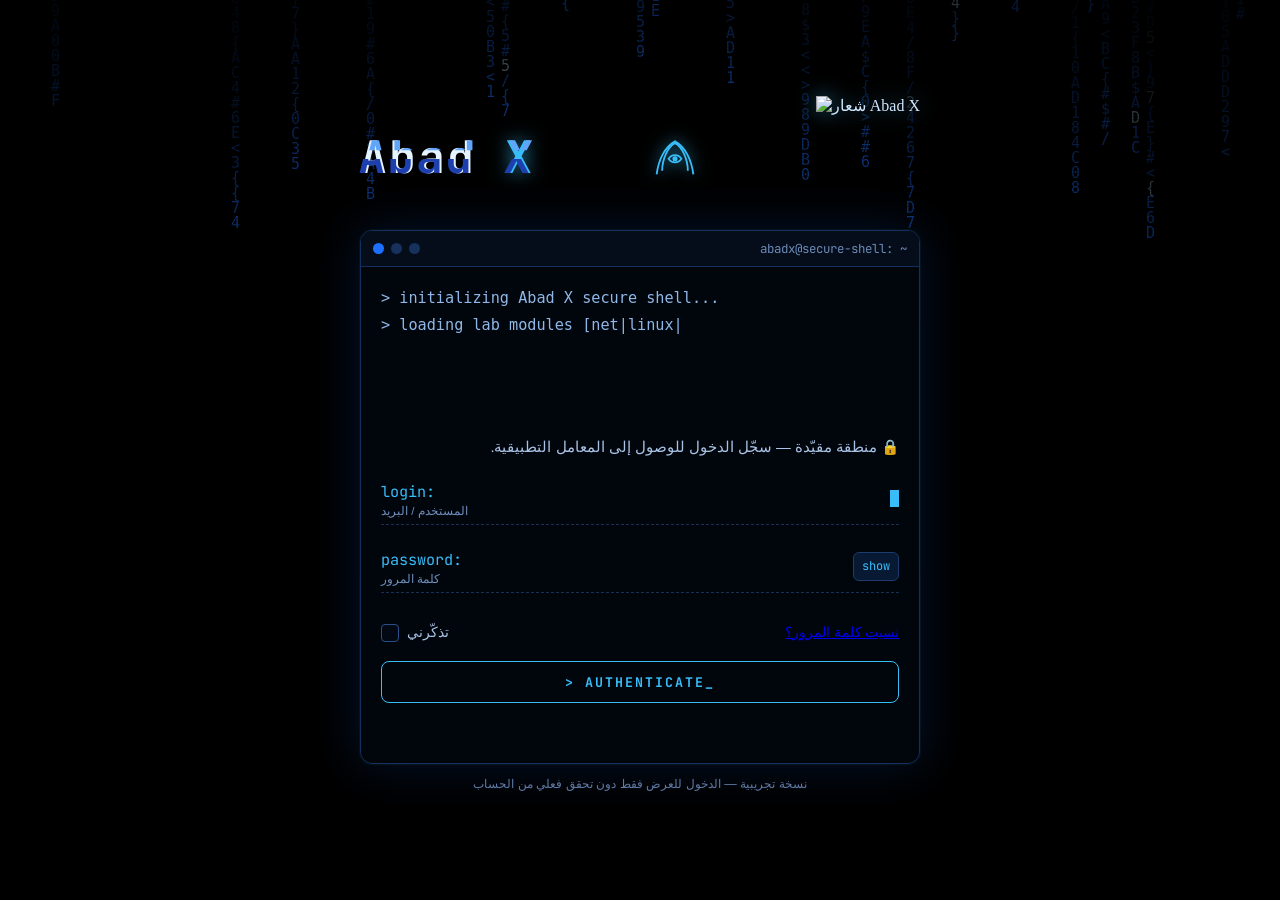
==== index.html @ d952cecc "Bump ?v=accbd1d for bw theme + DC-6 cache-bust" ====
<!doctype html><html lang="ar" dir="rtl"><head><meta charset="utf-8"><script>(function(){try{var l=localStorage.getItem("abadx-lang")==="en"?"en":"ar";var h=document.documentElement;h.lang=l;h.dir=l==="en"?"ltr":"rtl";h.setAttribute("data-lang",l)}catch(e){}})()</script><link rel="stylesheet" href="assets/i18n.css"><meta name="viewport" content="width=device-width,initial-scale=1">
<title>Abad X | دخول آمن</title><link rel="icon" href="assets/brand/favicon-32.png" sizes="32x32" type="image/png"><link rel="apple-touch-icon" href="assets/brand/favicon-180.png">
<link rel="preconnect" href="https://fonts.googleapis.com"><link href="https://fonts.googleapis.com/css2?family=JetBrains+Mono:wght@400;700&display=swap" rel="stylesheet">
<link rel="stylesheet" href="assets/style.css">
<style>
:root{--mono:'JetBrains Mono','Fira Code',ui-monospace,'DejaVu Sans Mono',monospace;--b:#38bdf8;--b2:#1d6fff}
html,body{height:100%}body{margin:0;background:#000;color:#cfe8ff;display:grid;place-items:center;overflow-x:hidden}
#rain{position:fixed;inset:0;z-index:0;opacity:.45}
.crt{position:fixed;inset:0;z-index:2;pointer-events:none;background:repeating-linear-gradient(0deg,rgba(0,0,0,.28) 0 1px,transparent 1px 3px),radial-gradient(ellipse at center,transparent 55%,rgba(0,0,0,.85))}
.wrap{position:relative;z-index:3;width:min(560px,94vw);padding:28px 0}
.top{display:flex;align-items:center;justify-content:space-between;gap:12px;margin-bottom:14px;direction:ltr}
.top img{height:120px;filter:drop-shadow(0 0 10px rgba(56,189,248,.5))}
.glitch{position:relative;font-family:var(--mono);font-weight:700;font-size:clamp(2rem,6vw,2.8rem);color:#e6f4ff;letter-spacing:2px;margin:0}
.glitch b{color:var(--b);text-shadow:0 0 18px rgba(56,189,248,.8)}
.glitch:before,.glitch:after{content:attr(data-t);position:absolute;inset:0;overflow:hidden}
.glitch:before{color:#60a5fa;transform:translate(2px,0);clip-path:inset(0 0 60% 0);animation:g1 3.2s infinite steps(1)}
.glitch:after{color:#1e40af;transform:translate(-2px,0);clip-path:inset(55% 0 0 0);animation:g2 2.7s infinite steps(1)}
@keyframes g1{0%,92%{transform:none;opacity:0}93%{transform:translate(3px,-1px);opacity:1}96%{transform:translate(-3px,1px)}}
@keyframes g2{0%,88%{transform:none;opacity:0}89%{transform:translate(-4px,1px);opacity:1}94%{transform:translate(2px,0)}}
.eye{width:44px;height:44px;color:var(--b);filter:drop-shadow(0 0 8px rgba(56,189,248,.7))}
.term{background:rgba(2,6,14,.86);border:1px solid #12305a;border-radius:12px;box-shadow:0 0 0 1px rgba(56,189,248,.06),0 0 50px rgba(29,111,255,.18);overflow:hidden}
.bar{display:flex;align-items:center;gap:7px;padding:9px 12px;background:#050c1a;border-bottom:1px solid #12305a;direction:ltr;font-family:var(--mono);font-size:.78rem;color:#6b8bb8}
.bar i{width:11px;height:11px;border-radius:50%;background:#16325c}.bar i:first-child{background:#1d6fff}.bar span{margin-left:auto}
.body{padding:18px 20px 22px;font-family:var(--mono);font-size:.95rem;line-height:1.75}
#boot{direction:ltr;text-align:left;margin:0 0 10px;min-height:9.2em;color:#8fb8e8;white-space:pre-wrap}
#boot .w{color:#93c5fd}#boot .r{color:#7dd3fc;font-weight:700}
.ar{font-family:Cairo,sans-serif;direction:rtl;text-align:right;color:#a9c3e6;font-size:.92rem;margin:0 0 12px}
form{direction:ltr;text-align:left}
.ln{display:flex;align-items:center;gap:10px;border-bottom:1px dashed #163056;padding:6px 0}
.ln label{color:var(--b);white-space:nowrap;min-width:92px}.ln label small{display:block;font-family:Cairo,sans-serif;color:#6f8fbd;font-size:.72rem;line-height:1.1}
.ln input{flex:1;min-width:0;background:transparent;border:0;color:#e6f4ff;font:inherit;caret-color:var(--b);padding:6px 2px;outline:none}
.ln:focus-within{border-bottom-color:var(--b);box-shadow:0 1px 0 0 var(--b)}
.ln[data-bad=true]{border-bottom-color:#ef4444}
.tog{background:#081a33;border:1px solid #1b3c6c;color:var(--b);font:inherit;font-size:.75rem;border-radius:6px;padding:3px 8px;cursor:pointer}
.err{font-family:Cairo,sans-serif;direction:rtl;text-align:right;color:#fca5a5;font-size:.82rem;min-height:1.2em}
.opts{display:flex;justify-content:space-between;align-items:center;flex-wrap:wrap;gap:8px;margin:12px 0 16px;font-size:.85rem}
.ck{display:flex;align-items:center;gap:8px;cursor:pointer;color:#a9c3e6}
.ck input{appearance:none;-webkit-appearance:none;width:18px;height:18px;margin:0;border:1px solid #2a4f86;border-radius:4px;background:#030914;display:grid;place-items:center;cursor:pointer}
.ck input:checked{background:#0b2a55;border-color:var(--b);box-shadow:0 0 8px rgba(56,189,248,.5)}.ck input:checked:after{content:"✓";color:var(--b);font-size:13px;line-height:1}
.go{width:100%;font-family:var(--mono);font-weight:700;letter-spacing:2px;background:transparent;color:var(--b);border:1px solid var(--b);border-radius:8px;padding:11px;cursor:pointer;transition:background .2s,box-shadow .2s,color .2s}
.go:hover,.go:focus-visible{background:var(--b);color:#00121f;box-shadow:0 0 22px rgba(56,189,248,.6)}
.cur{display:inline-block;width:.6em;height:1.1em;background:var(--b);vertical-align:-2px;animation:blink 1s steps(1) infinite}@keyframes blink{50%{opacity:0}}
#status{position:fixed;inset:0;z-index:5;display:none;place-items:center;background:rgba(0,0,0,.6);pointer-events:none}
#status.on{display:grid}#status.static div{animation:none!important}#status div{font-family:var(--mono);font-weight:700;font-size:clamp(1.6rem,7vw,3.4rem);letter-spacing:6px;padding:14px 26px;border:2px solid;border-radius:8px;background:rgba(2,4,10,.92);animation:pop .5s ease-out}
#status .ok{color:var(--b);border-color:var(--b);text-shadow:0 0 22px var(--b);box-shadow:0 0 40px rgba(56,189,248,.4)}
#status .no{color:#f87171;border-color:#f87171;text-shadow:0 0 22px #ef4444;animation:pop .4s,shake .4s .4s}
@keyframes pop{from{transform:scale(1.25)}}@keyframes shake{25%{transform:translateX(-8px)}75%{transform:translateX(8px)}}
.note{font-family:Cairo,sans-serif;text-align:center;color:#5f7aa6;font-size:.78rem;margin-top:12px}
.sr{position:absolute;width:1px;height:1px;overflow:hidden;clip:rect(0 0 0 0)}
@media (prefers-reduced-motion:reduce){*{animation:none!important;transition:none!important}.glitch:before,.glitch:after{display:none}}

@media (max-width:640px),(pointer:coarse){.ck{display:inline-flex;align-items:center;gap:8px;min-height:44px;cursor:pointer}.ck input{width:22px;height:22px}#forgot{display:inline-flex;align-items:center;min-height:44px}}
</style><link rel="stylesheet" href="assets/theme-bw.css?v=accbd1d" data-theme="bw">
</head><body>
<canvas id="rain" aria-hidden="true"></canvas><div class="crt" aria-hidden="true"></div>
<main class="wrap">
<div class="top"><h1 class="glitch" data-t="Abad X">Abad <b>X</b></h1>
<svg class="eye" viewBox="0 0 48 48" aria-hidden="true" fill="none" stroke="currentColor" stroke-width="2"><path d="M10 40c0-12 6-26 14-30 8 4 14 18 14 30"/><path d="M4 44c2-16 9-30 20-36 11 6 18 20 20 36"/><path d="M17 27c2-3 4.5-4 7-4s5 1 7 4c-2 3-4.5 4-7 4s-5-1-7-4z"/><circle cx="24" cy="27" r="1.8" fill="currentColor"/></svg>
<img src="assets/brand/abadx-logo.png" alt="شعار Abad X" data-i18n-alt="login.logo"></div>
<section class="term" aria-labelledby="tt">
<div class="bar" aria-hidden="true"><i></i><i></i><i></i><span>abadx@secure-shell: ~</span></div>
<div class="body">
<h2 id="tt" class="sr" data-i18n="login.heading">تسجيل الدخول إلى Abad X</h2>
<pre id="boot" aria-hidden="true"></pre>
<p class="ar" data-i18n="login.restricted">🔒 منطقة مقيّدة — سجّل الدخول للوصول إلى المعامل التطبيقية.</p>
<form id="f" novalidate>
<div class="ln" id="l1"><label for="user">login:<small data-i18n="login.user">المستخدم / البريد</small></label><input id="user" autocomplete="username" spellcheck="false" aria-describedby="ue"><span class="cur" id="c1" aria-hidden="true"></span></div><div class="err" id="ue" aria-live="polite"></div>
<div class="ln" id="l2"><label for="pw">password:<small data-i18n="login.pass">كلمة المرور</small></label><input id="pw" type="password" autocomplete="current-password" aria-describedby="pe"><button type="button" class="tog" id="tog" aria-pressed="false" aria-controls="pw">show</button></div><div class="err" id="pe" aria-live="polite"></div>
<div class="opts"><label class="ck"><input type="checkbox" id="rem"><span style="font-family:Cairo" data-i18n="login.remember">تذكّرني</span></label><a href="#" id="forgot" style="font-family:Cairo" data-i18n="login.forgot">نسيت كلمة المرور؟</a></div>
<button class="go" type="submit">&gt; AUTHENTICATE_</button>
<p class="err" id="msg" role="alert" style="text-align:center;margin-top:10px"></p>
</form></div></section>
<p class="note" data-i18n="login.note">نسخة تجريبية — الدخول للعرض فقط دون تحقق فعلي من الحساب</p>
</main>
<div id="status" aria-hidden="true"></div>
<script>
const RM=matchMedia('(prefers-reduced-motion: reduce)').matches;
// code rain
(()=>{const c=document.getElementById('rain'),x=c.getContext('2d');let w,h,cols,d;const ch='0123456789ABCDEF<>/{}#$';const fs=15;
const rs=()=>{w=c.width=innerWidth;h=c.height=innerHeight;cols=Math.ceil(w/fs);d=Array.from({length:cols},()=>Math.random()*-h/fs)};rs();addEventListener('resize',rs);
const draw=()=>{x.fillStyle='rgba(0,0,0,.09)';x.fillRect(0,0,w,h);x.font=fs+'px monospace';d.forEach((y,i)=>{x.fillStyle=Math.random()<.04?'#bfe6ff':'#1d6fff';x.fillText(ch[Math.random()*ch.length|0],i*fs,y*fs);d[i]=y*fs>h&&Math.random()>.975?0:y+1})};
if(RM){for(let k=0;k<60;k++)draw()}else{let t=0;const loop=n=>{if(n-t>55){draw();t=n}requestAnimationFrame(loop)};requestAnimationFrame(loop)}})();
// boot
const lines=[['> initializing Abad X secure shell...',''],['> loading lab modules [net|linux|sec|cloud] ... ok',''],['> handshake: TLS 1.3 / node riyadh-01 ... ok',''],['> WARNING: access restricted','w'],['> authentication required_','r']];
const boot=document.getElementById('boot');
(async()=>{for(const[t,k] of lines){const s=document.createElement('span');s.className=k;boot.append(s);if(RM){s.textContent=t}else{for(const ch of t){s.textContent+=ch;await new Promise(r=>setTimeout(r,14))}}boot.append('\n')}})();
// form
const f=document.getElementById('f'),u=document.getElementById('user'),p=document.getElementById('pw'),tog=document.getElementById('tog'),msg=document.getElementById('msg'),st=document.getElementById('status');
const sv=localStorage.getItem('abadx-user');if(sv){u.value=sv;document.getElementById('rem').checked=true}
u.onfocus=()=>document.getElementById('c1').style.display='none';u.onblur=()=>{if(!u.value)document.getElementById('c1').style.display=''};
const bad=(i,l,e,m)=>{document.getElementById(l).dataset.bad=!!m;i.setAttribute('aria-invalid',!!m);document.getElementById(e).textContent=m||''};
u.oninput=()=>bad(u,'l1','ue');p.oninput=()=>bad(p,'l2','pe');
tog.onclick=()=>{const s=p.type==='password';p.type=s?'text':'password';tog.textContent=s?'hide':'show';tog.setAttribute('aria-pressed',s);p.focus()};
document.getElementById('forgot').onclick=e=>{e.preventDefault();msg.style.color='#93c5fd';msg.textContent='استعادة كلمة المرور غير متاحة في النسخة التجريبية — تواصل مع فريق Abad X.'};
const show=(ok)=>{st.innerHTML=`<div class="${ok?'ok':'no'}">${ok?'ACCESS GRANTED':'ACCESS DENIED'}</div>`;st.classList.add("on");if(location.hash==="#demo-denied")st.classList.add("static");if(!ok&&location.hash!=="#demo-denied")setTimeout(()=>st.classList.remove("on"),1600)};
f.onsubmit=e=>{e.preventDefault();msg.style.color='';let first=null;const uv=u.value.trim();
if(!uv){bad(u,'l1','ue','الرجاء إدخال اسم المستخدم أو البريد الإلكتروني.');first=u}else if(uv.includes('@')&&!/^[^\s@]+@[^\s@]+\.[^\s@]+$/.test(uv)){bad(u,'l1','ue','صيغة البريد الإلكتروني غير صحيحة.');first=u}
if(!p.value){bad(p,'l2','pe','الرجاء إدخال كلمة المرور.');first=first||p}
if(first){msg.textContent='تم رفض الوصول: يرجى تصحيح الحقول المحددة.';show(false);first.focus();return}
msg.style.color='#7dd3fc';msg.textContent='تم منح الوصول… جارٍ التحويل';show(true);
sessionStorage.setItem('abadx-user',uv);document.getElementById('rem').checked?localStorage.setItem('abadx-user',uv):localStorage.removeItem('abadx-user');
setTimeout(()=>location.href='intro.html',RM?300:1300)};
if(location.hash==='#demo-denied')setTimeout(()=>f.requestSubmit(),1500);
</script><script src="assets/i18n.js"></script></body></html>
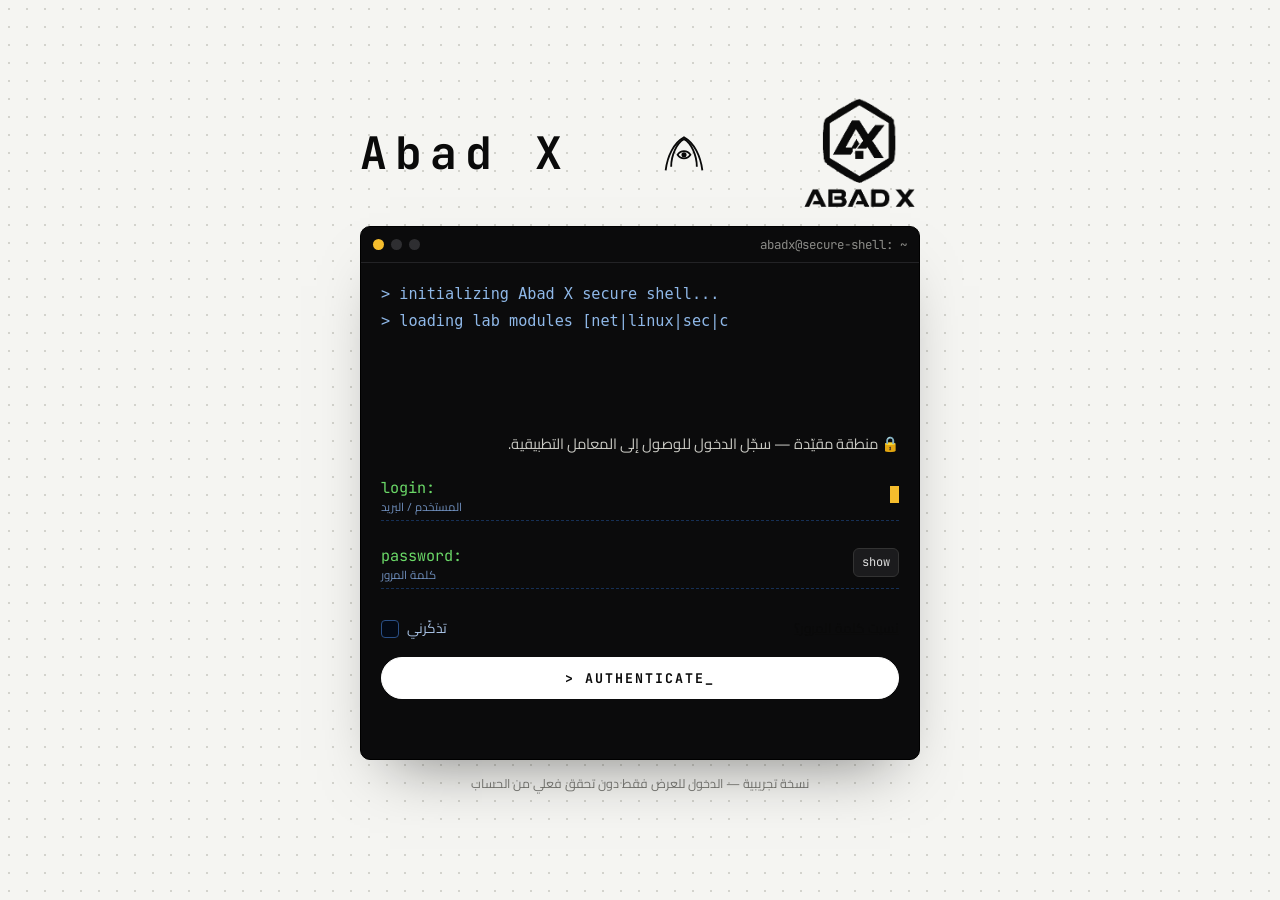
==== commit accbd1d2: "Light editorial (bw) theme across pages + DC-6 lab (card, questions, nav dropdown)" ====
--- a/index.html
+++ b/index.html
@@ -50,7 +50,7 @@
 @media (prefers-reduced-motion:reduce){*{animation:none!important;transition:none!important}.glitch:before,.glitch:after{display:none}}
 
 @media (max-width:640px),(pointer:coarse){.ck{display:inline-flex;align-items:center;gap:8px;min-height:44px;cursor:pointer}.ck input{width:22px;height:22px}#forgot{display:inline-flex;align-items:center;min-height:44px}}
-</style><link rel="stylesheet" href="assets/theme-bw.css?v=accbd1d" data-theme="bw">
+</style><link rel="stylesheet" href="assets/theme-bw.css?v=bw4" data-theme="bw">
 </head><body>
 <canvas id="rain" aria-hidden="true"></canvas><div class="crt" aria-hidden="true"></div>
 <main class="wrap">
--- a/assets/theme-bw.css
+++ b/assets/theme-bw.css
@@ -0,0 +1,354 @@
+/* =====================================================================
+   Abad X — "bw" light editorial theme (approved mockup: mockups/bw-home.html)
+   Off-white paper, black ink + black logo, mono uppercase labels,
+   thin gray grid lines, black pill buttons, gold #F5BD2D used sparingly,
+   dark terminal / Kali frames kept as contrast islands.
+   Loaded LAST in <head> on every page so it overrides page styles without
+   touching page markup, scripts, questions or functionality.
+   ===================================================================== */
+@import url("https://fonts.googleapis.com/css2?family=Cairo:wght@400;500;600;700;800;900&family=JetBrains+Mono:wght@400;500;700&display=swap");
+:root{
+  --bw-bg:#F5F5F2; --bw-paper:#FBFBF9; --bw-ink:#0A0A0A; --bw-ink2:#3A3A38; --bw-muted:#6E6E6A;
+  --bw-line:#DCDCD7; --bw-line2:#C9C9C3; --bw-gold:#F5BD2D; --bw-term:#0B0B0C; --bw-term-line:#232326;
+  --bw-mono:'JetBrains Mono','IBM Plex Mono',ui-monospace,SFMono-Regular,Menlo,monospace;
+  /* repoint legacy page tokens */
+  --bg:#F5F5F2; --txt:#0A0A0A; --neon:#0A0A0A; --b:#0A0A0A; --b2:#0A0A0A; --mut:#6E6E6A;
+  --mono:'JetBrains Mono','IBM Plex Mono',ui-monospace,SFMono-Regular,Menlo,monospace;
+  --panel:#FBFBF9; --ok:#1F8A4C; --no:#C62828;
+}
+html{background:var(--bw-bg);color-scheme:light}
+body{background:var(--bw-bg)!important;color:var(--bw-ink)!important;font-family:Cairo,system-ui,sans-serif}
+body::after,body:after{display:none!important;content:none!important}
+::selection{background:var(--bw-gold);color:var(--bw-ink)}
+a{color:var(--bw-ink)}
+a:hover{text-shadow:none!important}
+:focus-visible{outline:2px solid var(--bw-ink);outline-offset:3px}
+img[src*="brand/abadx-mark.png"]{content:url(brand/abadx-mark-black.png);filter:none!important}
+img[src*="brand/abadx-logo.png"]{content:url(brand/abadx-logo-black.png);filter:none!important}
+
+/* shared bits ---------------------------------------------------------- */
+.en:not(.i18n-en){color:var(--bw-muted)!important;font-family:var(--bw-mono);letter-spacing:.08em}
+.wm{color:var(--bw-ink)!important;text-shadow:none!important;font-family:var(--bw-mono)!important;letter-spacing:.14em!important;font-weight:700}
+.wm b{color:var(--bw-ink)!important;text-shadow:none!important}
+.wm small{color:var(--bw-muted)!important}
+.back,.lnk,.out{color:var(--bw-ink)!important;background:transparent!important;border:1px solid var(--bw-ink)!important;border-radius:999px!important;font-family:Cairo,system-ui,sans-serif}
+.back:hover,.lnk:hover,.out:hover{background:var(--bw-ink)!important;color:#fff!important}
+.emb{filter:none!important}
+.emb .fr{fill:var(--bw-paper)!important;stroke:var(--bw-ink)!important}
+.emb .fr2{stroke:var(--bw-line2)!important;stroke-opacity:1!important}
+.emb .gl{stroke:var(--bw-ink)!important}
+.crumb,.crumb a{color:var(--bw-muted)!important}
+.crumb span[aria-current]{color:var(--bw-ink)!important}
+footer{color:var(--bw-muted)!important}
+/* floating language button on pages without the top nav */
+.abx-lang{background:var(--bw-bg)!important;color:var(--bw-ink)!important;border:1px solid var(--bw-ink)!important;box-shadow:none!important;
+  font:500 .72rem/1 var(--bw-mono)!important;letter-spacing:.14em!important}
+.abx-lang:hover{background:var(--bw-ink)!important;color:#fff!important}
+
+/* ===================== LABS ===================== */
+body[data-ax-page=labs]{background:var(--bw-bg)!important}
+body[data-ax-page=labs] .wrap{max-width:1240px;border-inline:1px solid var(--bw-line);padding:36px 28px 64px;min-height:calc(100vh - 64px)}
+body[data-ax-page=labs] .top{border-bottom:1px solid var(--bw-line);padding-bottom:18px;margin-bottom:24px}
+body[data-ax-page=labs] .brand{font-family:var(--bw-mono);color:var(--bw-ink);font-size:1.05rem;letter-spacing:.18em;text-transform:uppercase;display:flex;align-items:center;gap:10px}
+body[data-ax-page=labs] .brand::before{content:"";width:9px;height:9px;background:var(--bw-gold);flex:none}
+body[data-ax-page=labs] .brand b{color:var(--bw-ink)}
+body[data-ax-page=labs] .brand span{font-family:Cairo,system-ui,sans-serif;letter-spacing:0;text-transform:none;font-weight:800;font-size:1.25rem}
+body[data-ax-page=labs] .draft{border-color:var(--bw-line2);color:var(--bw-muted)}
+body[data-ax-page=labs] .prov{background:var(--bw-paper);backdrop-filter:none;border:1px solid var(--bw-line2);border-radius:0;box-shadow:none;padding:24px 24px 26px}
+body[data-ax-page=labs] .prov>h2{font-weight:800;font-size:1.6rem}
+body[data-ax-page=labs] .prov>h2 .tag{background:var(--bw-ink);color:#fff;border-radius:0;letter-spacing:.14em;font-weight:500;padding:3px 9px}
+body[data-ax-page=labs] .prov>.sub{color:var(--bw-muted)}
+body[data-ax-page=labs] .track{border-inline-start:1px solid var(--bw-line2);margin-inline-start:4px;padding-inline-start:18px;margin-bottom:18px}
+body[data-ax-page=labs] .track>h3{color:var(--bw-ink);font-family:var(--bw-mono);font-size:.78rem;letter-spacing:.16em;text-transform:uppercase;font-weight:500;display:flex;align-items:center;gap:9px}
+body[data-ax-page=labs] .track>h3::before{content:"";width:7px;height:7px;background:var(--bw-gold)}
+body[data-ax-page=labs] .labrow{gap:0;border:1px solid var(--bw-line);background-image:radial-gradient(#CFCFC9 1px,transparent 1.2px);background-size:16px 16px;padding:14px;gap:14px}
+body[data-ax-page=labs] .lab{background:var(--bw-paper);border:1px solid var(--bw-line2);border-radius:0;padding:20px}
+body[data-ax-page=labs] .lab:hover{border-color:var(--bw-ink);transform:translateY(-2px)}
+body[data-ax-page=labs] .lab h4{font-size:1.35rem;font-weight:800;direction:ltr;text-align:start}
+body[data-ax-page=labs] [dir=rtl] .lab h4,html[dir=rtl] body[data-ax-page=labs] .lab h4{text-align:right}
+body[data-ax-page=labs] .lab .en:not(.i18n-en){color:var(--bw-muted)!important;font-size:.7rem;letter-spacing:.12em;text-transform:uppercase;margin-top:6px}
+body[data-ax-page=labs] .lab p{color:var(--bw-ink2)}
+body[data-ax-page=labs] .lab p b{color:var(--bw-ink)}
+body[data-ax-page=labs] .badge{border:1px solid var(--bw-line2);border-radius:0;background:var(--bw-bg);color:var(--bw-ink2);font-family:var(--bw-mono);font-size:.66rem;letter-spacing:.08em;text-transform:uppercase;padding:3px 8px}
+body[data-ax-page=labs] .enter,body[data-ax-page=labs] .btn,body[data-ax-page=labs] .fs-btn{background:var(--bw-ink);color:#fff;border:1px solid var(--bw-ink);border-radius:999px;font-family:var(--bw-mono);font-weight:500;letter-spacing:.1em;text-transform:uppercase;font-size:.74rem;padding:9px 18px;filter:none}
+body[data-ax-page=labs] .enter::after{content:"↗";margin-inline-start:8px;font-size:.95rem}
+body[data-ax-page=labs] .enter:hover,body[data-ax-page=labs] .btn:hover,body[data-ax-page=labs] .fs-btn:hover{background:#262626;filter:none}
+body[data-ax-page=labs] .enter span,body[data-ax-page=labs] .btn span,body[data-ax-page=labs] .fs-btn span,body[data-ax-page=labs] .qs-toggle span,body[data-ax-page=labs] .fs-exit span{font-family:Cairo,system-ui,sans-serif;letter-spacing:0;text-transform:none;font-size:.9rem;font-weight:600}
+body[data-ax-page=labs] .btn.sec{background:transparent;color:var(--bw-ink)}
+body[data-ax-page=labs] .btn.sec:hover{background:var(--bw-ink);color:#fff}
+body[data-ax-page=labs] .card{background:var(--bw-paper);border:1px solid var(--bw-line2);border-radius:0}
+body[data-ax-page=labs] .card h3{font-weight:800}
+body[data-ax-page=labs] .card .en:not(.i18n-en){color:var(--bw-muted)!important;font-size:.7rem;letter-spacing:.12em;text-transform:uppercase}
+body[data-ax-page=labs] .hint{color:var(--bw-ink2)}
+body[data-ax-page=labs] .status{color:var(--bw-muted);font-family:var(--bw-mono);font-size:.72rem;letter-spacing:.06em}
+body[data-ax-page=labs] .closebar button{background:transparent;color:var(--bw-ink);border:1px solid var(--bw-ink);border-radius:999px;font-family:Cairo,system-ui,sans-serif;padding:6px 16px}
+body[data-ax-page=labs] .closebar button:hover{background:var(--bw-ink);color:#fff}
+/* Kali frame: dark island */
+body[data-ax-page=labs] .frame-wrap{background:var(--bw-term);border:1px solid #000;border-radius:10px;box-shadow:0 30px 60px -32px rgba(0,0,0,.45)}
+body[data-ax-page=labs] .frame-wrap::before{content:"● ● ●  KALI · /LAB/TERM";display:block;padding:8px 14px;border-bottom:1px solid var(--bw-term-line);font-family:var(--bw-mono);font-size:.66rem;letter-spacing:.14em;color:#8C8C88;direction:ltr;text-align:left;background:var(--bw-term)}
+body[data-ax-page=labs] .frame-wrap iframe{background:#000}
+/* questions */
+body[data-ax-page=labs] .qs{scrollbar-color:var(--bw-line2) transparent}
+body[data-ax-page=labs] .q{background:var(--bw-bg);border:1px solid var(--bw-line);border-radius:0}
+body[data-ax-page=labs] .q h5{color:var(--bw-ink);font-weight:800}
+body[data-ax-page=labs] .q .meta{color:var(--bw-muted);font-family:var(--bw-mono);letter-spacing:.08em;text-transform:uppercase}
+body[data-ax-page=labs] .q .enline{color:var(--bw-ink2)}
+/* exam stage + fullscreen */
+body[data-ax-page=labs] .exam-stage{background:transparent;border-radius:0}
+body[data-ax-page=labs] .qs-toggle{background:#fff;color:var(--bw-ink);border:1px solid var(--bw-ink);border-radius:999px;font-family:var(--bw-mono)}
+body[data-ax-page=labs] .fs-exit{background:var(--bw-gold);color:var(--bw-ink);border:1px solid var(--bw-gold);border-radius:999px;font-family:var(--bw-mono)}
+body[data-ax-page=labs] .exam-stage:fullscreen,body[data-ax-page=labs] .exam-stage.fs-css{background:var(--bw-term)}
+body[data-ax-page=labs] .exam-stage:-webkit-full-screen{background:var(--bw-term)}
+body[data-ax-page=labs] .exam-stage:fullscreen .card.stage-kali,body[data-ax-page=labs] .exam-stage.fs-css .card.stage-kali{background:transparent;border-color:transparent;padding:0}
+body[data-ax-page=labs] .exam-stage:fullscreen .stage-qs,body[data-ax-page=labs] .exam-stage.fs-css .stage-qs{background:rgba(251,251,249,.98);border:1px solid var(--bw-line2);border-radius:0;box-shadow:0 20px 60px rgba(0,0,0,.5)}
+body[data-ax-page=labs] .exam-stage:-webkit-full-screen .stage-qs{background:rgba(251,251,249,.98);border:1px solid var(--bw-line2);border-radius:0}
+body[data-ax-page=labs] .exam-stage:fullscreen .frame-wrap::before,body[data-ax-page=labs] .exam-stage.fs-css .frame-wrap::before{display:none}
+
+/* ===================== PORTAL ===================== */
+body[data-ax-page=portal] #stage{max-width:1240px;border-inline:1px solid var(--bw-line);padding:64px 32px 80px}
+body[data-ax-page=portal] .wm{margin-bottom:72px;font-size:clamp(2.6rem,8vw,5rem)!important}
+body[data-ax-page=portal] .wm .wml{height:min(130px,24vw)}
+body[data-ax-page=portal] .wm small{font-family:Cairo,sans-serif!important;letter-spacing:0!important;font-size:1.05rem}
+body[data-ax-page=portal] .cards{gap:1px;padding:1px}
+body[data-ax-page=portal] .pc{outline:1px solid var(--bw-line2)}
+body[data-ax-page=portal] .pc{background:var(--bw-paper);backdrop-filter:none;-webkit-backdrop-filter:none;border:0;border-radius:0;color:var(--bw-ink);box-shadow:none;padding:28px 24px}
+body[data-ax-page=portal] .pc h2{font-weight:800;color:var(--bw-ink)}
+body[data-ax-page=portal] .pc .en:not(.i18n-en){color:var(--bw-muted)!important;font-size:.7rem;letter-spacing:.14em;text-transform:uppercase}
+body[data-ax-page=portal] .pc p{color:var(--bw-ink2)}
+body[data-ax-page=portal] .pc.on{border:0;box-shadow:none}
+body[data-ax-page=portal] .pc.on:hover,body[data-ax-page=portal] .pc.on:focus-visible{transform:none;background:#fff;box-shadow:inset 0 2px 0 var(--bw-gold);border:0}
+body[data-ax-page=portal] .pc.on .go{background:var(--bw-ink);color:#fff;border-radius:999px;font-weight:500;letter-spacing:.12em;text-transform:uppercase;font-size:.72rem;padding:8px 16px}
+body[data-ax-page=portal] .pc.soon{border:0;opacity:1;background:var(--bw-bg)}
+body[data-ax-page=portal] .pc.soon h2,body[data-ax-page=portal] .pc.soon p{color:var(--bw-muted)}
+body[data-ax-page=portal] .pc .sb{border:1px dashed var(--bw-line2);color:var(--bw-muted);border-radius:999px;font-family:var(--bw-mono);font-size:.7rem;letter-spacing:.12em;text-transform:uppercase}
+body[data-ax-page=portal] .pc .ic{background:var(--bw-bg);border:1px solid var(--bw-line2);border-radius:0}
+body[data-ax-page=portal] .wires{display:none}
+
+/* ===================== ACADEMY / SPECIALTY / VENDOR (academy.css) ===================== */
+body[data-ax-page=academy] main,body[data-ax-page=specialty] main,body[data-ax-page=vendor] main{max-width:1240px;border-inline:1px solid var(--bw-line);padding:36px 28px 48px}
+body[data-ax-page=academy] .topbar,body[data-ax-page=specialty] .topbar,body[data-ax-page=vendor] .topbar{max-width:1240px;border-inline:1px solid var(--bw-line);padding:16px 28px 0}
+:is(body[data-ax-page=academy],body[data-ax-page=specialty],body[data-ax-page=vendor]) .head h1{font-weight:800}
+:is(body[data-ax-page=academy],body[data-ax-page=specialty],body[data-ax-page=vendor]) .head p{color:var(--bw-ink2)!important}
+:is(body[data-ax-page=academy],body[data-ax-page=specialty],body[data-ax-page=vendor]) .sc{background:var(--bw-paper)!important;backdrop-filter:none!important;-webkit-backdrop-filter:none!important;border:1px solid var(--bw-line2)!important;border-radius:0!important;box-shadow:none!important;color:var(--bw-ink)!important}
+:is(body[data-ax-page=academy],body[data-ax-page=specialty],body[data-ax-page=vendor]) a.sc:hover,:is(body[data-ax-page=academy],body[data-ax-page=specialty],body[data-ax-page=vendor]) a.sc:focus-visible{transform:translateY(-2px)!important;border-color:var(--bw-ink)!important;box-shadow:none!important}
+:is(body[data-ax-page=academy],body[data-ax-page=specialty],body[data-ax-page=vendor]) .sc h2{font-weight:800}
+:is(body[data-ax-page=academy],body[data-ax-page=specialty],body[data-ax-page=vendor]) .sc p{color:var(--bw-ink2)!important}
+:is(body[data-ax-page=academy],body[data-ax-page=specialty],body[data-ax-page=vendor]) .meta{color:var(--bw-muted)}
+:is(body[data-ax-page=academy],body[data-ax-page=specialty],body[data-ax-page=vendor]) .go{background:var(--bw-ink)!important;color:#fff!important;border-radius:999px!important;font-weight:500!important;letter-spacing:.1em;text-transform:uppercase;font-size:.72rem;padding:5px 14px!important}
+:is(body[data-ax-page=academy],body[data-ax-page=specialty],body[data-ax-page=vendor]) .vc .soon,:is(body[data-ax-page=academy],body[data-ax-page=specialty],body[data-ax-page=vendor]) .cc .soon{color:var(--bw-muted)!important;border-color:var(--bw-line2)!important;font-family:var(--bw-mono);letter-spacing:.08em}
+:is(body[data-ax-page=academy],body[data-ax-page=specialty],body[data-ax-page=vendor]) .badge{background:var(--bw-bg)!important;border:1px solid var(--bw-line2)!important;border-radius:0!important;box-shadow:none!important}
+:is(body[data-ax-page=academy],body[data-ax-page=specialty],body[data-ax-page=vendor]) .badge img{filter:brightness(0)!important}
+:is(body[data-ax-page=academy],body[data-ax-page=specialty],body[data-ax-page=vendor]) .badge.mono{color:var(--bw-ink)!important;text-shadow:none!important}
+:is(body[data-ax-page=academy],body[data-ax-page=specialty],body[data-ax-page=vendor]) .tag{color:var(--bw-ink2)!important;background:var(--bw-bg)!important;border:1px solid var(--bw-line2)!important;border-radius:0!important}
+:is(body[data-ax-page=academy],body[data-ax-page=specialty],body[data-ax-page=vendor]) .tag.more{color:var(--bw-muted)!important}
+:is(body[data-ax-page=academy],body[data-ax-page=specialty],body[data-ax-page=vendor]) .empty{border-color:var(--bw-line2)!important;color:var(--bw-muted)!important}
+:is(body[data-ax-page=academy],body[data-ax-page=specialty],body[data-ax-page=vendor]) .cc .code{color:var(--bw-ink)!important}
+:is(body[data-ax-page=academy],body[data-ax-page=specialty],body[data-ax-page=vendor]) .cc .full,:is(body[data-ax-page=academy],body[data-ax-page=specialty],body[data-ax-page=vendor]) .cc .off{color:var(--bw-muted)!important}
+:is(body[data-ax-page=academy],body[data-ax-page=specialty],body[data-ax-page=vendor]) .cc .off bdi{color:var(--bw-ink)!important}
+:is(body[data-ax-page=academy],body[data-ax-page=specialty],body[data-ax-page=vendor]) .lvl{background:transparent!important;box-shadow:none!important;font-family:var(--bw-mono);font-size:.68rem!important;letter-spacing:.08em}
+:is(body[data-ax-page=academy],body[data-ax-page=specialty],body[data-ax-page=vendor]) .lvl.lB{color:#3A3A38!important;border-color:var(--bw-line2)!important}
+:is(body[data-ax-page=academy],body[data-ax-page=specialty],body[data-ax-page=vendor]) .lvl.lI{color:var(--bw-ink)!important;border-color:var(--bw-ink)!important}
+:is(body[data-ax-page=academy],body[data-ax-page=specialty],body[data-ax-page=vendor]) .lvl.lA{color:var(--bw-ink)!important;border-color:var(--bw-gold)!important;background:rgba(245,189,45,.18)!important}
+:is(body[data-ax-page=academy],body[data-ax-page=specialty],body[data-ax-page=vendor]) .offl{color:var(--bw-ink)!important;border:1px solid var(--bw-ink)!important;border-radius:999px!important}
+:is(body[data-ax-page=academy],body[data-ax-page=specialty],body[data-ax-page=vendor]) .offl:hover,:is(body[data-ax-page=academy],body[data-ax-page=specialty],body[data-ax-page=vendor]) .offl:focus-visible{background:var(--bw-ink)!important;color:#fff!important}
+:is(body[data-ax-page=academy],body[data-ax-page=specialty],body[data-ax-page=vendor]) .filter button{color:var(--bw-ink2)!important;background:transparent!important;border:1px solid var(--bw-line2)!important}
+:is(body[data-ax-page=academy],body[data-ax-page=specialty],body[data-ax-page=vendor]) .filter button b{color:var(--bw-muted)!important}
+:is(body[data-ax-page=academy],body[data-ax-page=specialty],body[data-ax-page=vendor]) .filter button[aria-pressed=true]{color:#fff!important;background:var(--bw-ink)!important;border-color:var(--bw-ink)!important}
+:is(body[data-ax-page=academy],body[data-ax-page=specialty],body[data-ax-page=vendor]) .filter button[aria-pressed=true] b{color:var(--bw-gold)!important}
+:is(body[data-ax-page=academy],body[data-ax-page=specialty],body[data-ax-page=vendor]) .skip{background:var(--bw-ink)!important;color:#fff!important}
+:is(body[data-ax-page=academy],body[data-ax-page=specialty],body[data-ax-page=vendor]) .cc.hl{animation:none!important;box-shadow:0 0 0 2px var(--bw-gold)!important}
+/* roadmap keeps its dark circuit board as a contrast island */
+body .rm{border-radius:10px!important;border-color:#000!important;box-shadow:0 30px 60px -36px rgba(0,0,0,.5)!important}
+
+/* ===================== CTF / LIBRARY ===================== */
+body[data-ax-page=ctf],body[data-ax-page=library]{background-image:radial-gradient(#D3D3CD 1px,transparent 1.2px)!important;background-size:18px 18px!important}
+body[data-ax-page=ctf] .card,body[data-ax-page=library] .card{background:var(--bw-paper);backdrop-filter:none;border:1px solid var(--bw-line2);border-radius:0;box-shadow:none}
+body[data-ax-page=ctf] .card img,body[data-ax-page=library] .card img{filter:none}
+body[data-ax-page=ctf] h2,body[data-ax-page=library] h2{font-weight:800}
+body[data-ax-page=ctf] .uc,body[data-ax-page=library] .uc{border:1px solid var(--bw-line2);color:var(--bw-ink2);font-family:var(--bw-mono);font-size:.72rem;letter-spacing:.14em;text-transform:uppercase}
+body[data-ax-page=ctf] .uc::before,body[data-ax-page=library] .uc::before{content:"";display:inline-block;width:7px;height:7px;background:var(--bw-gold);margin-inline-end:8px;vertical-align:1px}
+body[data-ax-page=ctf] .cur,body[data-ax-page=library] .cur{background:var(--bw-gold)}
+
+/* ===================== SELF-LEARNING ===================== */
+body[data-ax-page=self-learning] main{max-width:1240px;border-inline:1px solid var(--bw-line)}
+body[data-ax-page=self-learning] .topbar{color:var(--bw-muted)}
+body[data-ax-page=self-learning] .topbar a{color:var(--bw-ink2)}
+body[data-ax-page=self-learning] .head h1 .en:not(.i18n-en){color:var(--bw-muted)!important;text-transform:uppercase;letter-spacing:.16em!important;font-size:.8rem!important}
+body[data-ax-page=self-learning] .chips button{background:transparent;border:1px solid var(--bw-line2);color:var(--bw-ink2);box-shadow:none}
+body[data-ax-page=self-learning] .chips button svg{stroke:currentColor}
+body[data-ax-page=self-learning] .chips button[aria-selected=true]{background:var(--bw-ink);border-color:var(--bw-ink);color:#fff;box-shadow:none}
+body[data-ax-page=self-learning] .sec-head h2{font-weight:800}
+body[data-ax-page=self-learning] .sec-head h2::before{content:"";display:inline-block;width:8px;height:8px;background:var(--bw-gold);margin-inline-end:10px;vertical-align:3px}
+body[data-ax-page=self-learning] .grid{gap:1px;padding:1px}
+body[data-ax-page=self-learning] .room{outline:1px solid var(--bw-line2)}
+body[data-ax-page=self-learning] .room{background:var(--bw-paper);backdrop-filter:none;border:0;border-radius:0;color:var(--bw-ink);box-shadow:none}
+body[data-ax-page=self-learning] .room:hover,body[data-ax-page=self-learning] .room:focus-visible{transform:none;background:#fff;box-shadow:inset 0 2px 0 var(--bw-gold);border:0}
+body[data-ax-page=self-learning] .room h3{font-weight:800}
+body[data-ax-page=self-learning] .room p{color:var(--bw-ink2)}
+body[data-ax-page=self-learning] .room .ic{background:var(--bw-bg);border:1px solid var(--bw-line2);border-radius:0}
+body[data-ax-page=self-learning] .room .ic svg{stroke:var(--bw-ink)}
+body[data-ax-page=self-learning] .pill{border-color:var(--bw-line2);color:var(--bw-ink2);border-radius:0;font-family:var(--bw-mono);letter-spacing:.06em}
+body[data-ax-page=self-learning] .pill.dif{border-color:var(--bw-ink);color:var(--bw-ink)}
+body[data-ax-page=self-learning] .pbar{background:var(--bw-line);border-radius:0;height:4px}
+body[data-ax-page=self-learning] .pbar i{background:var(--bw-ink);box-shadow:none}
+body[data-ax-page=self-learning] .pct{color:var(--bw-muted)}
+body[data-ax-page=self-learning] .done-badge{color:var(--bw-ink);border-color:var(--bw-gold);background:rgba(245,189,45,.2)}
+
+/* ===================== ROOM ===================== */
+body[data-ax-page=room] .top{background:rgba(245,245,242,.9);border-bottom:1px solid var(--bw-line)}
+body[data-ax-page=room] .wrap{max-width:1340px;border-inline:1px solid var(--bw-line)}
+body[data-ax-page=room] .hero{background:var(--bw-paper);border:1px solid var(--bw-line2);border-radius:0;box-shadow:none}
+body[data-ax-page=room] .hex{filter:none}
+body[data-ax-page=room] .hhead h1{font-weight:800}
+body[data-ax-page=room] .pill{border-color:var(--bw-line2);color:var(--bw-ink2);border-radius:0;font-family:var(--bw-mono);letter-spacing:.06em}
+body[data-ax-page=room] .pill.dif{border-color:var(--bw-ink);color:var(--bw-ink)}
+body[data-ax-page=room] .pill.pts{border-color:var(--bw-gold);color:var(--bw-ink);background:rgba(245,189,45,.18)}
+body[data-ax-page=room] .ring .bg2{stroke:var(--bw-line)}
+body[data-ax-page=room] .ring .fg{stroke:var(--bw-ink);filter:none}
+body[data-ax-page=room] .ring b{color:var(--bw-ink)}
+body[data-ax-page=room] .ring small{color:var(--bw-muted)}
+body[data-ax-page=room] .intro{color:var(--bw-ink2)}
+body[data-ax-page=room] .task{background:var(--bw-paper);backdrop-filter:none;border:1px solid var(--bw-line2);border-radius:0}
+body[data-ax-page=room] .task.done{border-color:var(--bw-ink);box-shadow:inset 3px 0 0 var(--bw-gold)}
+body[data-ax-page=room] .thead{color:var(--bw-ink)}
+body[data-ax-page=room] .thead h2{font-weight:800}
+body[data-ax-page=room] .tnum{background:var(--bw-bg);border:1px solid var(--bw-line2);color:var(--bw-ink);border-radius:0}
+body[data-ax-page=room] .task.done .tnum{background:var(--bw-ink);border-color:var(--bw-ink);color:#fff}
+body[data-ax-page=room] .tbody{border-top-color:var(--bw-line)}
+body[data-ax-page=room] .tbody h3{color:var(--bw-ink);font-weight:800}
+body[data-ax-page=room] .tbody p{color:var(--bw-ink2)}
+body[data-ax-page=room] .code{background:var(--bw-term);border:1px solid #000;color:#E7E7E3;border-radius:8px}
+body[data-ax-page=room] .cpy{background:#1b1b1d;border-color:#333;color:#ddd}
+body[data-ax-page=room] .call.tip{border-color:var(--bw-line2);background:var(--bw-bg);color:var(--bw-ink2);border-radius:0}
+body[data-ax-page=room] .call.warn{border-color:var(--bw-gold);background:rgba(245,189,45,.12);color:var(--bw-ink);border-radius:0}
+body[data-ax-page=room] .q{background:var(--bw-bg);border:1px solid var(--bw-line);border-radius:0}
+body[data-ax-page=room] .q.ok{border-color:var(--ok);box-shadow:0 0 0 1px var(--ok)}
+body[data-ax-page=room] .q p.qt{color:var(--bw-ink)}
+body[data-ax-page=room] .qrow input{background:#fff;border:1px solid var(--bw-line2);color:var(--bw-ink);border-radius:0}
+body[data-ax-page=room] .qrow input:focus{border-color:var(--bw-ink);box-shadow:0 0 0 2px rgba(10,10,10,.12)}
+body[data-ax-page=room] .sub,body[data-ax-page=room] .cel .cta{background:var(--bw-ink);color:#fff;border-radius:999px}
+body[data-ax-page=room] .sub:disabled{background:rgba(31,138,76,.12);color:var(--ok)}
+body[data-ax-page=room] .hintbtn{border-color:var(--bw-line2);color:var(--bw-ink2)}
+body[data-ax-page=room] .hintbtn:hover{border-color:var(--bw-ink);color:var(--bw-ink)}
+body[data-ax-page=room] .hinttext{background:rgba(245,189,45,.12);border-color:var(--bw-gold);color:var(--bw-ink)}
+body[data-ax-page=room] .labtabs button{background:transparent;border:1px solid var(--bw-line2);color:var(--bw-ink2);border-radius:999px}
+body[data-ax-page=room] .labtabs button[aria-selected=true]{background:var(--bw-ink);border-color:var(--bw-ink);color:#fff;box-shadow:none}
+/* terminal + lab widgets stay dark */
+body[data-ax-page=room] .term-wrap,body[data-ax-page=room] .lab{background:var(--bw-term);border:1px solid #000;border-radius:10px;box-shadow:0 30px 60px -32px rgba(0,0,0,.45)}
+body[data-ax-page=room] .tbar{border-bottom-color:var(--bw-term-line);color:#8C8C88}
+body[data-ax-page=room] .tbar i{background:#2E2E31}
+body[data-ax-page=room] .tbar i:first-child{background:var(--bw-gold)}
+body[data-ax-page=room] .term{color:#E7E7E3}
+body[data-ax-page=room] .term .pr,body[data-ax-page=room] .tinput .pr{color:#6BD968}
+body[data-ax-page=room] .tinput{border-top-color:var(--bw-term-line)}
+body[data-ax-page=room] .tinput input{color:#fff}
+body[data-ax-page=room] .lab .kw{color:#5EA3F2}
+body[data-ax-page=room] .lbtn{background:#fff;color:var(--bw-ink);border-radius:999px}
+body[data-ax-page=room] .lbtn.s{background:none;border-color:#444;color:#ddd}
+body[data-ax-page=room] .tp.drawer{background:var(--bw-bg);border-top-color:var(--bw-ink)}
+body[data-ax-page=room] .cel{background:rgba(245,245,242,.85)}
+body[data-ax-page=room] .cel .box{background:var(--bw-paper);border:1px solid var(--bw-ink);border-radius:0;box-shadow:0 30px 60px -30px rgba(0,0,0,.4)}
+body[data-ax-page=room] .cel p{color:var(--bw-ink2)}
+body[data-ax-page=room] .cel .cta.s{background:none;border:1px solid var(--bw-ink);color:var(--bw-ink)}
+body[data-ax-page=room] .badge{filter:none;background:none!important;border:0!important}
+
+/* ===================== LOGIN / SIGNUP ===================== */
+body[data-ax-page=login],body[data-ax-page=signup]{background-image:radial-gradient(#D3D3CD 1px,transparent 1.2px)!important;background-size:18px 18px!important}
+body[data-ax-page=login] .wrap,body[data-ax-page=signup] .wrap{max-width:440px;margin:56px auto}
+body[data-ax-page=login] .card,body[data-ax-page=signup] .card{background:var(--bw-paper);border:1px solid var(--bw-line2);border-radius:0;backdrop-filter:none;box-shadow:0 30px 60px -40px rgba(0,0,0,.35);padding:32px 26px;position:relative}
+body[data-ax-page=login] .card::before,body[data-ax-page=signup] .card::before{content:"";position:absolute;top:-1px;inset-inline-start:-1px;width:44px;height:3px;background:var(--bw-gold)}
+body[data-ax-page=login] .card h1,body[data-ax-page=signup] .card h1{font-weight:800;font-size:1.6rem}
+body[data-ax-page=login] .card .sub,body[data-ax-page=signup] .card .sub{color:var(--bw-muted)}
+body[data-ax-page=login] label,body[data-ax-page=signup] label{color:var(--bw-ink2);font-weight:600}
+body[data-ax-page=login] input,body[data-ax-page=signup] input{background:#fff;border:1px solid var(--bw-line2);border-radius:0;color:var(--bw-ink)}
+body[data-ax-page=login] input:focus,body[data-ax-page=signup] input:focus{border-color:var(--bw-ink);box-shadow:0 0 0 3px rgba(10,10,10,.08)}
+body[data-ax-page=login] input[type=checkbox]{width:auto;accent-color:var(--bw-ink);margin:0}
+body[data-ax-page=login] .row{color:var(--bw-ink2)}
+body[data-ax-page=login] .row a{color:var(--bw-ink);text-decoration:underline;text-decoration-color:var(--bw-gold);text-underline-offset:4px;text-decoration-thickness:2px}
+body[data-ax-page=login] .btn,body[data-ax-page=signup] .btn{background:var(--bw-ink);color:#fff;border-radius:999px;padding:13px;font-weight:700}
+body[data-ax-page=login] .btn::after,body[data-ax-page=signup] .btn::after{content:" ↗";font-family:var(--bw-mono)}
+body[data-ax-page=login] .btn:hover,body[data-ax-page=signup] .btn:hover{background:#262626;filter:none}
+body[data-ax-page=login] .note,body[data-ax-page=signup] .note{border:1px dashed var(--bw-line2);color:var(--bw-muted);border-radius:0}
+body[data-ax-page=login] .alt,body[data-ax-page=signup] .alt{color:var(--bw-muted)}
+body[data-ax-page=login] .alt a,body[data-ax-page=signup] .alt a{color:var(--bw-ink);text-decoration:underline;text-decoration-color:var(--bw-gold);text-underline-offset:4px;text-decoration-thickness:2px}
+
+/* ===================== INDEX (terminal login) — terminal stays dark ===================== */
+body:has(#rain) #rain{display:none}
+body:has(#rain) .crt{display:none}
+body:has(#rain){background-image:radial-gradient(#D3D3CD 1px,transparent 1.2px)!important;background-size:18px 18px!important}
+body:has(#rain) .top img{filter:none}
+body:has(#rain) .glitch{color:var(--bw-ink);text-shadow:none;font-family:var(--bw-mono);letter-spacing:.18em}
+body:has(#rain) .glitch b{color:var(--bw-ink);text-shadow:none}
+body:has(#rain) .glitch:before,body:has(#rain) .glitch:after{display:none}
+body:has(#rain) .eye{color:var(--bw-ink);filter:none}
+body:has(#rain) .term{background:var(--bw-term);border:1px solid #000;border-radius:10px;box-shadow:0 30px 60px -30px rgba(0,0,0,.5)}
+body:has(#rain) .bar{background:var(--bw-term);border-bottom-color:var(--bw-term-line);color:#8C8C88}
+body:has(#rain) .bar i{background:#2E2E31}
+body:has(#rain) .bar i:first-child{background:var(--bw-gold)}
+body:has(#rain) .term .ar,body:has(#rain) .term .err{color:#C9C9C3}
+body:has(#rain) .term .err{color:#ff9a9a}
+body:has(#rain) .ln label{color:#6BD968}
+body:has(#rain) .ln input{color:#fff;caret-color:var(--bw-gold)}
+body:has(#rain) .ln:focus-within{border-bottom-color:var(--bw-gold);box-shadow:0 1px 0 0 var(--bw-gold)}
+body:has(#rain) .term .go{color:var(--bw-ink);background:#fff;border-color:#fff;border-radius:999px}
+body:has(#rain) .term .go:hover,body:has(#rain) .term .go:focus-visible{background:var(--bw-gold);border-color:var(--bw-gold);color:var(--bw-ink);box-shadow:none}
+body:has(#rain) .term .cur{background:var(--bw-gold)}
+body:has(#rain) .ck input:checked{border-color:var(--bw-gold);box-shadow:none}
+body:has(#rain) .ck input:checked:after{color:var(--bw-gold)}
+body:has(#rain) .tog{background:#1b1b1d;border-color:#333;color:#ddd}
+body:has(#rain) .note{color:var(--bw-muted)}
+body:has(#rain) #status{background:rgba(245,245,242,.7)}
+body:has(#rain) #status div{background:var(--bw-paper)!important}
+body:has(#rain) #status .ok{color:var(--bw-ink);border-color:var(--bw-ink);text-shadow:none;box-shadow:inset 0 -4px 0 var(--bw-gold)}
+body:has(#rain) #status .no{text-shadow:none}
+
+/* ===================== ONBOARDING — laptop/terminal stays dark ===================== */
+body:has(#fx) #fx,body:has(#fx) .glow{display:none}
+body:has(#fx) .grid{background-image:linear-gradient(var(--bw-line) 1px,transparent 1px),linear-gradient(90deg,var(--bw-line) 1px,transparent 1px);opacity:.7}
+body:has(#fx) .bar{background:var(--bw-line)}
+body:has(#fx) .bar i{background:var(--bw-ink);box-shadow:none}
+body:has(#fx) .btn-g{border-color:var(--bw-ink);color:var(--bw-ink);border-radius:999px}
+body:has(#fx) .btn-g:hover{background:var(--bw-ink);color:#fff}
+body:has(#fx) .skip{color:var(--bw-muted)}
+body:has(#fx) .step-n{color:var(--bw-ink2);display:flex;align-items:center;gap:8px;justify-content:flex-end}
+body:has(#fx) .step-n::after{content:"";width:8px;height:8px;background:var(--bw-gold)}
+body:has(#fx) .agent{filter:none}
+body:has(#fx) .bubble{background:var(--bw-paper);border:1px solid var(--bw-line2);border-radius:0;backdrop-filter:none;box-shadow:none}
+body:has(#fx) .bubble:before{border-color:var(--bw-line2)}
+body:has(#fx) .bubble h1{font-weight:800;color:var(--bw-ink)}
+body:has(#fx) .caret{background:var(--bw-gold)}
+body:has(#fx) .card{background:var(--bw-paper);border:1px solid var(--bw-line2);border-radius:0;backdrop-filter:none;color:var(--bw-ink)}
+body:has(#fx) .card:hover,body:has(#fx) .card:focus-visible{border-color:var(--bw-ink);box-shadow:none}
+body:has(#fx) .card[aria-checked=true]{background:#fff;border-color:var(--bw-ink);box-shadow:inset 0 3px 0 var(--bw-gold),0 0 0 1px var(--bw-ink)}
+body:has(#fx) .ic{background:var(--bw-bg);border:1px solid var(--bw-line2);border-radius:0}
+body:has(#fx) .ic svg{stroke:var(--bw-ink)}
+body:has(#fx) .screen{background:var(--bw-term);border-color:#000;box-shadow:0 30px 60px -30px rgba(0,0,0,.5)}
+body:has(#fx) .base{background:linear-gradient(#D6D6D1,#BDBDB7);box-shadow:0 10px 24px -10px rgba(0,0,0,.35)}
+body:has(#fx) .rec{background:var(--bw-paper);border:1px solid var(--bw-line2);border-radius:0;box-shadow:none}
+body:has(#fx) .certs li{background:var(--bw-bg);border:1px solid var(--bw-line);border-radius:0}
+body:has(#fx) .certs code{color:var(--bw-ink)}
+body:has(#fx) .rec .tag{color:var(--bw-ink2);border-color:var(--bw-line2)}
+body:has(#fx) .cta{border-color:var(--bw-ink);border-radius:999px}
+body:has(#fx) .cta.p{background:var(--bw-ink);color:#fff;box-shadow:none}
+body:has(#fx) .cta.s{color:var(--bw-ink)}
+
+body:has(#fx) .term{background:#111113;border-color:#2a2a2d;box-shadow:none;color:#E7E7E3}
+body:has(#fx) .term .k{color:#6BD968}
+body:has(#fx) .tbar{border-bottom-color:var(--bw-term-line);color:#8C8C88}
+body:has(#fx) .tbar i{background:#2E2E31}
+body:has(#fx) .tbar i:first-child{background:var(--bw-gold)}
+
+/* mobile tightening */
+@media (max-width:640px){
+  body[data-ax-page=labs] .wrap{padding:22px 12px 48px}
+  body[data-ax-page=labs] .prov{padding:18px 14px}
+  body[data-ax-page=labs] .labrow{padding:10px}
+  body[data-ax-page=labs] .track{padding-inline-start:10px}
+  body[data-ax-page=labs] .card{padding:14px 12px}
+  body[data-ax-page=portal] #stage{padding:40px 14px 50px}
+  body[data-ax-page=portal] .cards{padding-left:1px}
+}
+/* monochrome the remaining blue illustrative icons */
+body:has(#fx) .agent,body[data-ax-page=room] .hex,body[data-ax-page=room] .cel .badge{filter:grayscale(1) brightness(.3) contrast(1.6)!important;animation:none}
+body:has(#fx) > header{padding-inline-end:84px}
+body[data-ax-page=labs] .lab .enter{align-self:flex-start}
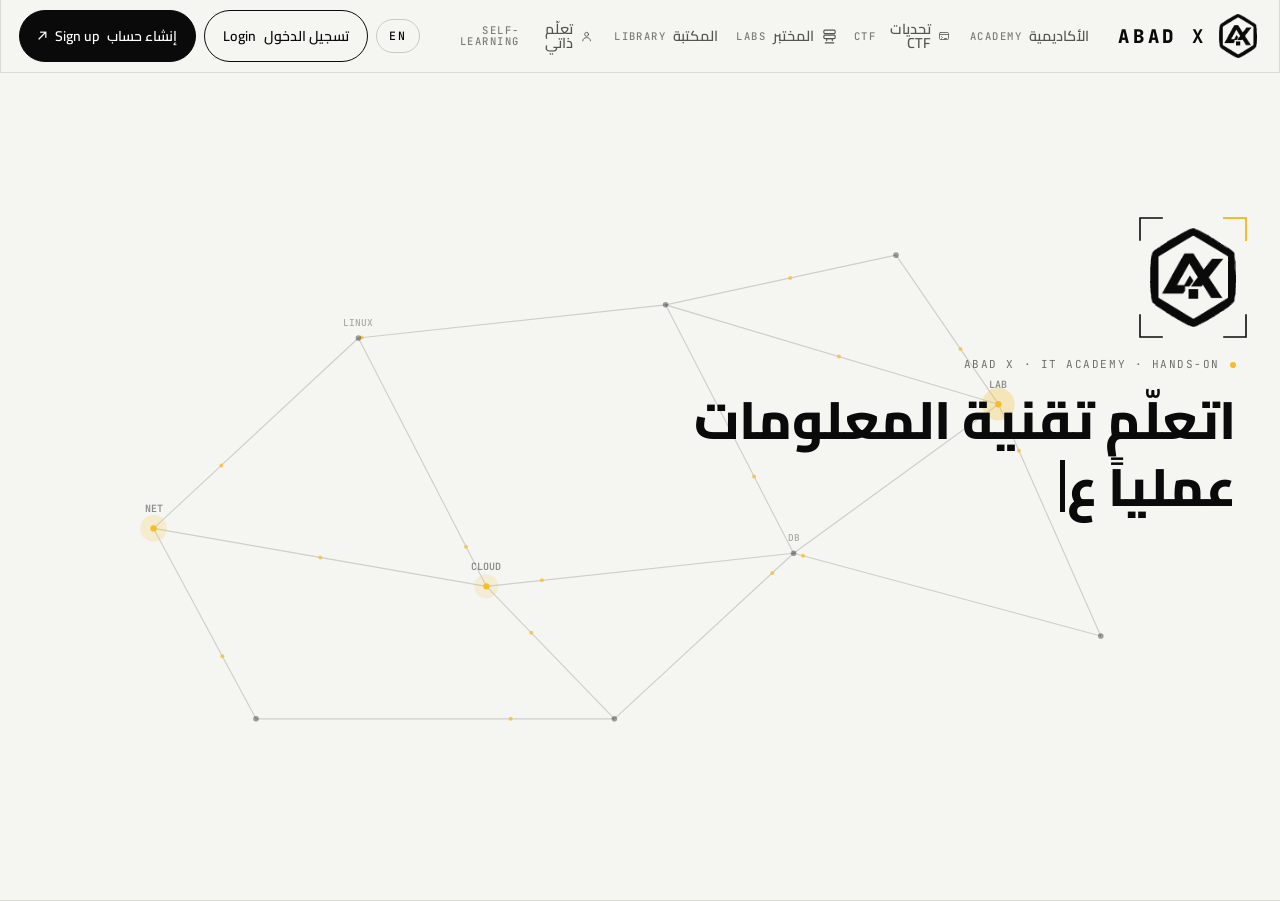
==== commit 697de5d2: "Home hero intro (hands-on IT, NET/LINUX/CLOUD/KALI demo terminal) + enlarged nav logo (44/34px, nav " ====
--- a/index.html
+++ b/index.html
@@ -1,104 +1,473 @@
-<!doctype html><html lang="ar" dir="rtl"><head><meta charset="utf-8"><script>(function(){try{var l=localStorage.getItem("abadx-lang")==="en"?"en":"ar";var h=document.documentElement;h.lang=l;h.dir=l==="en"?"ltr":"rtl";h.setAttribute("data-lang",l)}catch(e){}})()</script><link rel="stylesheet" href="assets/i18n.css"><meta name="viewport" content="width=device-width,initial-scale=1">
-<title>Abad X | دخول آمن</title><link rel="icon" href="assets/brand/favicon-32.png" sizes="32x32" type="image/png"><link rel="apple-touch-icon" href="assets/brand/favicon-180.png">
-<link rel="preconnect" href="https://fonts.googleapis.com"><link href="https://fonts.googleapis.com/css2?family=JetBrains+Mono:wght@400;700&display=swap" rel="stylesheet">
-<link rel="stylesheet" href="assets/style.css">
+<!doctype html>
+<html lang="ar" dir="rtl">
+<head>
+<meta charset="utf-8">
+<script>(function(){try{var l=localStorage.getItem("abadx-lang")==="en"?"en":"ar";var h=document.documentElement;h.lang=l;h.dir=l==="en"?"ltr":"rtl";h.setAttribute("data-lang",l)}catch(e){}})()</script>
+<meta name="viewport" content="width=device-width,initial-scale=1">
+<title>Abad X | اتعلّم تقنية المعلومات عملياً · Hands-on IT training</title>
+<meta name="description" content="اتعلّم تقنية المعلومات عملياً على مختبرات حقيقية — Hands-on IT training on real labs.">
+<link rel="icon" href="assets/brand/favicon-32.png" sizes="32x32" type="image/png"><link rel="apple-touch-icon" href="assets/brand/favicon-180.png">
+<link rel="preconnect" href="https://fonts.googleapis.com">
+<link rel="preconnect" href="https://fonts.gstatic.com" crossorigin>
+<link href="https://fonts.googleapis.com/css2?family=Cairo:wght@400;500;600;700;800;900&family=JetBrains+Mono:wght@400;500;700&display=swap" rel="stylesheet">
+<link rel="stylesheet" href="assets/i18n.css">
+<link rel="stylesheet" href="assets/topnav.css?v=REV">
 <style>
-:root{--mono:'JetBrains Mono','Fira Code',ui-monospace,'DejaVu Sans Mono',monospace;--b:#38bdf8;--b2:#1d6fff}
-html,body{height:100%}body{margin:0;background:#000;color:#cfe8ff;display:grid;place-items:center;overflow-x:hidden}
-#rain{position:fixed;inset:0;z-index:0;opacity:.45}
-.crt{position:fixed;inset:0;z-index:2;pointer-events:none;background:repeating-linear-gradient(0deg,rgba(0,0,0,.28) 0 1px,transparent 1px 3px),radial-gradient(ellipse at center,transparent 55%,rgba(0,0,0,.85))}
-.wrap{position:relative;z-index:3;width:min(560px,94vw);padding:28px 0}
-.top{display:flex;align-items:center;justify-content:space-between;gap:12px;margin-bottom:14px;direction:ltr}
-.top img{height:120px;filter:drop-shadow(0 0 10px rgba(56,189,248,.5))}
-.glitch{position:relative;font-family:var(--mono);font-weight:700;font-size:clamp(2rem,6vw,2.8rem);color:#e6f4ff;letter-spacing:2px;margin:0}
-.glitch b{color:var(--b);text-shadow:0 0 18px rgba(56,189,248,.8)}
-.glitch:before,.glitch:after{content:attr(data-t);position:absolute;inset:0;overflow:hidden}
-.glitch:before{color:#60a5fa;transform:translate(2px,0);clip-path:inset(0 0 60% 0);animation:g1 3.2s infinite steps(1)}
-.glitch:after{color:#1e40af;transform:translate(-2px,0);clip-path:inset(55% 0 0 0);animation:g2 2.7s infinite steps(1)}
-@keyframes g1{0%,92%{transform:none;opacity:0}93%{transform:translate(3px,-1px);opacity:1}96%{transform:translate(-3px,1px)}}
-@keyframes g2{0%,88%{transform:none;opacity:0}89%{transform:translate(-4px,1px);opacity:1}94%{transform:translate(2px,0)}}
-.eye{width:44px;height:44px;color:var(--b);filter:drop-shadow(0 0 8px rgba(56,189,248,.7))}
-.term{background:rgba(2,6,14,.86);border:1px solid #12305a;border-radius:12px;box-shadow:0 0 0 1px rgba(56,189,248,.06),0 0 50px rgba(29,111,255,.18);overflow:hidden}
-.bar{display:flex;align-items:center;gap:7px;padding:9px 12px;background:#050c1a;border-bottom:1px solid #12305a;direction:ltr;font-family:var(--mono);font-size:.78rem;color:#6b8bb8}
-.bar i{width:11px;height:11px;border-radius:50%;background:#16325c}.bar i:first-child{background:#1d6fff}.bar span{margin-left:auto}
-.body{padding:18px 20px 22px;font-family:var(--mono);font-size:.95rem;line-height:1.75}
-#boot{direction:ltr;text-align:left;margin:0 0 10px;min-height:9.2em;color:#8fb8e8;white-space:pre-wrap}
-#boot .w{color:#93c5fd}#boot .r{color:#7dd3fc;font-weight:700}
-.ar{font-family:Cairo,sans-serif;direction:rtl;text-align:right;color:#a9c3e6;font-size:.92rem;margin:0 0 12px}
-form{direction:ltr;text-align:left}
-.ln{display:flex;align-items:center;gap:10px;border-bottom:1px dashed #163056;padding:6px 0}
-.ln label{color:var(--b);white-space:nowrap;min-width:92px}.ln label small{display:block;font-family:Cairo,sans-serif;color:#6f8fbd;font-size:.72rem;line-height:1.1}
-.ln input{flex:1;min-width:0;background:transparent;border:0;color:#e6f4ff;font:inherit;caret-color:var(--b);padding:6px 2px;outline:none}
-.ln:focus-within{border-bottom-color:var(--b);box-shadow:0 1px 0 0 var(--b)}
-.ln[data-bad=true]{border-bottom-color:#ef4444}
-.tog{background:#081a33;border:1px solid #1b3c6c;color:var(--b);font:inherit;font-size:.75rem;border-radius:6px;padding:3px 8px;cursor:pointer}
-.err{font-family:Cairo,sans-serif;direction:rtl;text-align:right;color:#fca5a5;font-size:.82rem;min-height:1.2em}
-.opts{display:flex;justify-content:space-between;align-items:center;flex-wrap:wrap;gap:8px;margin:12px 0 16px;font-size:.85rem}
-.ck{display:flex;align-items:center;gap:8px;cursor:pointer;color:#a9c3e6}
-.ck input{appearance:none;-webkit-appearance:none;width:18px;height:18px;margin:0;border:1px solid #2a4f86;border-radius:4px;background:#030914;display:grid;place-items:center;cursor:pointer}
-.ck input:checked{background:#0b2a55;border-color:var(--b);box-shadow:0 0 8px rgba(56,189,248,.5)}.ck input:checked:after{content:"✓";color:var(--b);font-size:13px;line-height:1}
-.go{width:100%;font-family:var(--mono);font-weight:700;letter-spacing:2px;background:transparent;color:var(--b);border:1px solid var(--b);border-radius:8px;padding:11px;cursor:pointer;transition:background .2s,box-shadow .2s,color .2s}
-.go:hover,.go:focus-visible{background:var(--b);color:#00121f;box-shadow:0 0 22px rgba(56,189,248,.6)}
-.cur{display:inline-block;width:.6em;height:1.1em;background:var(--b);vertical-align:-2px;animation:blink 1s steps(1) infinite}@keyframes blink{50%{opacity:0}}
-#status{position:fixed;inset:0;z-index:5;display:none;place-items:center;background:rgba(0,0,0,.6);pointer-events:none}
-#status.on{display:grid}#status.static div{animation:none!important}#status div{font-family:var(--mono);font-weight:700;font-size:clamp(1.6rem,7vw,3.4rem);letter-spacing:6px;padding:14px 26px;border:2px solid;border-radius:8px;background:rgba(2,4,10,.92);animation:pop .5s ease-out}
-#status .ok{color:var(--b);border-color:var(--b);text-shadow:0 0 22px var(--b);box-shadow:0 0 40px rgba(56,189,248,.4)}
-#status .no{color:#f87171;border-color:#f87171;text-shadow:0 0 22px #ef4444;animation:pop .4s,shake .4s .4s}
-@keyframes pop{from{transform:scale(1.25)}}@keyframes shake{25%{transform:translateX(-8px)}75%{transform:translateX(8px)}}
-.note{font-family:Cairo,sans-serif;text-align:center;color:#5f7aa6;font-size:.78rem;margin-top:12px}
-.sr{position:absolute;width:1px;height:1px;overflow:hidden;clip:rect(0 0 0 0)}
-@media (prefers-reduced-motion:reduce){*{animation:none!important;transition:none!important}.glitch:before,.glitch:after{display:none}}
-
-@media (max-width:640px),(pointer:coarse){.ck{display:inline-flex;align-items:center;gap:8px;min-height:44px;cursor:pointer}.ck input{width:22px;height:22px}#forgot{display:inline-flex;align-items:center;min-height:44px}}
-</style><link rel="stylesheet" href="assets/theme-bw.css?v=bw4" data-theme="bw">
-</head><body>
-<canvas id="rain" aria-hidden="true"></canvas><div class="crt" aria-hidden="true"></div>
-<main class="wrap">
-<div class="top"><h1 class="glitch" data-t="Abad X">Abad <b>X</b></h1>
-<svg class="eye" viewBox="0 0 48 48" aria-hidden="true" fill="none" stroke="currentColor" stroke-width="2"><path d="M10 40c0-12 6-26 14-30 8 4 14 18 14 30"/><path d="M4 44c2-16 9-30 20-36 11 6 18 20 20 36"/><path d="M17 27c2-3 4.5-4 7-4s5 1 7 4c-2 3-4.5 4-7 4s-5-1-7-4z"/><circle cx="24" cy="27" r="1.8" fill="currentColor"/></svg>
-<img src="assets/brand/abadx-logo.png" alt="شعار Abad X" data-i18n-alt="login.logo"></div>
-<section class="term" aria-labelledby="tt">
-<div class="bar" aria-hidden="true"><i></i><i></i><i></i><span>abadx@secure-shell: ~</span></div>
-<div class="body">
-<h2 id="tt" class="sr" data-i18n="login.heading">تسجيل الدخول إلى Abad X</h2>
-<pre id="boot" aria-hidden="true"></pre>
-<p class="ar" data-i18n="login.restricted">🔒 منطقة مقيّدة — سجّل الدخول للوصول إلى المعامل التطبيقية.</p>
-<form id="f" novalidate>
-<div class="ln" id="l1"><label for="user">login:<small data-i18n="login.user">المستخدم / البريد</small></label><input id="user" autocomplete="username" spellcheck="false" aria-describedby="ue"><span class="cur" id="c1" aria-hidden="true"></span></div><div class="err" id="ue" aria-live="polite"></div>
-<div class="ln" id="l2"><label for="pw">password:<small data-i18n="login.pass">كلمة المرور</small></label><input id="pw" type="password" autocomplete="current-password" aria-describedby="pe"><button type="button" class="tog" id="tog" aria-pressed="false" aria-controls="pw">show</button></div><div class="err" id="pe" aria-live="polite"></div>
-<div class="opts"><label class="ck"><input type="checkbox" id="rem"><span style="font-family:Cairo" data-i18n="login.remember">تذكّرني</span></label><a href="#" id="forgot" style="font-family:Cairo" data-i18n="login.forgot">نسيت كلمة المرور؟</a></div>
-<button class="go" type="submit">&gt; AUTHENTICATE_</button>
-<p class="err" id="msg" role="alert" style="text-align:center;margin-top:10px"></p>
-</form></div></section>
-<p class="note" data-i18n="login.note">نسخة تجريبية — الدخول للعرض فقط دون تحقق فعلي من الحساب</p>
-</main>
-<div id="status" aria-hidden="true"></div>
+@font-face{font-family:"CairoLocal";src:url("assets/Cairo.ttf") format("truetype");font-weight:200 1000;font-display:swap}
+:root{
+  --bg:#F5F5F2; --paper:#FBFBF9; --ink:#0A0A0A; --ink-2:#3A3A38; --muted:#6E6E6A;
+  --line:#DCDCD7; --line-2:#C9C9C3; --gold:#F5BD2D;
+  --term:#0B0B0C; --term-line:#232326;
+  --ar:"Cairo","CairoLocal",system-ui,sans-serif;
+  --mono:"JetBrains Mono","IBM Plex Mono",ui-monospace,SFMono-Regular,Menlo,monospace;
+  --max:1240px;
+}
+#axHero .mono{font-family:var(--mono);text-transform:uppercase;letter-spacing:.14em;font-size:11px;line-height:1.4}
+
+
+#axHero .wrap{max-width:var(--max);margin:0 auto;width:100%}
+
+#axHero{position:relative;flex:1;overflow:hidden;border-bottom:1px solid var(--line)}
+#axHero #net{position:absolute;inset:0;width:100%;height:100%;z-index:0;pointer-events:none}
+#axHero .wrap{position:relative;z-index:2;display:grid;grid-template-columns:1.3fr .9fr;gap:48px;align-items:center;padding:72px 24px 80px;min-height:calc(100vh - 73px)}
+#axHero .copy{max-width:700px}
+#axHero .logo{position:relative;width:86px;height:99px;margin-bottom:30px;opacity:0}
+#axHero .logo img{width:100%;height:100%;object-fit:contain;display:block}
+#axHero .logo svg{position:absolute;inset:-10px;width:calc(100% + 20px);height:calc(100% + 20px);overflow:visible}
+#axHero .logo svg path{fill:none;stroke:var(--ink);stroke-width:1.6;stroke-linecap:square;stroke-dasharray:44;stroke-dashoffset:44}
+#axHero .logo svg path.g{stroke:var(--gold);stroke-width:2}
+#axHero .eyebrow{display:flex;align-items:center;gap:10px;color:var(--muted);margin-bottom:14px;opacity:0}
+#axHero .eyebrow i{width:6px;height:6px;border-radius:50%;background:var(--gold);display:inline-block}
+#axHero h1{font-family:var(--ar);font-weight:800;font-size:clamp(32px,4.1vw,56px);line-height:1.28;margin:0 0 14px;letter-spacing:0;min-height:1.25em}
+#axHero .sub{font-family:var(--ar);font-weight:600;font-size:clamp(18px,1.9vw,25px);line-height:1.5;color:var(--ink-2);margin:0 0 10px;min-height:1.5em}
+#axHero .en{font-family:var(--mono);font-size:clamp(13px,1.25vw,16px);color:var(--muted);direction:ltr;text-align:right;margin:0 0 34px;font-weight:500;min-height:1.6em}
+#axHero .ghost{color:transparent;user-select:none}
+#axHero .caret{display:inline-block;width:.09em;min-width:3px;height:1em;background:var(--ink);vertical-align:-.12em;margin-inline:2px;visibility:hidden}
+#axHero .caret.on{visibility:visible;animation:blink 1s steps(1) infinite}
+#axHero .en .caret{background:var(--gold);width:.55em;height:1.1em;vertical-align:-.2em}
+@keyframes blink{50%{opacity:0}}
+#axHero .ctas{display:flex;gap:12px;flex-wrap:wrap;align-items:center;opacity:0}
+#axHero .btn{display:inline-flex;align-items:center;gap:10px;height:50px;padding:0 26px;border-radius:999px;font-weight:700;font-size:16px;border:1.5px solid var(--ink);transition:transform .15s,background .15s}
+#axHero .btn.primary{background:var(--ink);color:#fff}
+#axHero .btn.primary:hover{transform:translateY(-1px)}
+#axHero .btn.primary .arr{display:inline-block;transition:transform .2s;color:var(--gold)}
+#axHero .btn.primary:hover .arr{transform:translateX(-4px)}
+#axHero .btn.ghostbtn{background:transparent;color:var(--ink)}
+#axHero .btn.ghostbtn:hover{background:#fff}
+#axHero .path{margin-top:30px;display:flex;flex-wrap:wrap;row-gap:8px;align-items:center;gap:10px;color:var(--muted);direction:ltr;justify-content:flex-end;opacity:0}
+#axHero .path .n{display:inline-flex;align-items:center;gap:6px}
+#axHero .path .n::before{content:"";width:7px;height:7px;border-radius:50%;border:1.5px solid var(--ink)}
+#axHero .path .n.g::before{background:var(--gold);border-color:var(--gold)}
+#axHero .path .sep{width:28px;height:1px;background:var(--line-2)}
+
+#axHero .term{background:var(--term);color:#D9D9D4;border-radius:14px;border:1px solid var(--term-line);box-shadow:0 30px 60px -30px rgba(0,0,0,.45),0 0 0 6px rgba(10,10,10,.04);overflow:hidden;direction:ltr;text-align:left;font-family:var(--mono);font-size:12px;line-height:1.62;opacity:0}
+#axHero .term .bar{display:flex;align-items:center;gap:7px;padding:10px 14px;border-bottom:1px solid var(--term-line);color:#77776f;font-size:10.5px;letter-spacing:.12em;text-transform:uppercase}
+#axHero .term .bar i{width:9px;height:9px;border-radius:50%;background:#2c2c30;display:inline-block}
+#axHero .term .bar i:first-child{background:var(--gold)}
+#axHero .term .bar span{margin-left:8px}
+#axHero .term .bar em{margin-left:auto;font-style:normal;color:#55554f}
+#axHero .term .tabs{display:flex;gap:0;border-bottom:1px solid var(--term-line);font-size:10px;letter-spacing:.14em;text-transform:uppercase}
+#axHero .term .tabs span{flex:1;text-align:center;padding:7px 4px;color:#5f5f59;border-right:1px solid var(--term-line);transition:color .25s,background .25s}
+#axHero .term .tabs span:last-child{border-right:0}
+#axHero .term .tabs span.on{color:#fff;background:#141416;box-shadow:inset 0 -2px 0 var(--gold)}
+#axHero .term .h{color:#c9c9c2}
+#axHero .term pre{margin:0;padding:16px 18px 20px;min-height:384px;white-space:pre-wrap;word-break:break-all;font-family:inherit}
+#axHero .term .p{color:#8a8a82}
+#axHero .term .u{color:#fff}
+#axHero .term .o{color:#9d9d95}
+#axHero .term .ok{color:#cfe8c4}
+#axHero .term .tc{display:inline-block;width:.6em;height:1.15em;background:#D9D9D4;vertical-align:-.25em;animation:blink 1s steps(1) infinite}
+
+@media (max-width:900px){
+  #axHero .wrap{grid-template-columns:1fr;gap:34px;padding:40px 20px 48px;min-height:0}
+  #axHero .logo{width:62px;height:71px;margin-bottom:22px}
+  #axHero h1{font-size:clamp(30px,8.6vw,40px)}
+  #axHero .sub{font-size:17px}
+  #axHero .en{font-size:12.5px;margin-bottom:24px}
+  #axHero .btn{height:48px;padding:0 14px;font-size:14.5px;white-space:nowrap}
+  #axHero .ctas .btn{flex:1;justify-content:center}
+  #axHero .path{justify-content:flex-start;font-size:9.5px;gap:7px;letter-spacing:.1em}
+  #axHero .path .sep{width:16px}
+  #axHero .term{font-size:11px}
+  #axHero .term .bar em{font-size:9.5px}
+  #axHero .term pre{min-height:360px;padding:14px}
+  #axHero .term .tabs{font-size:9px}
+}
+@media (prefers-reduced-motion:reduce){.caret.on,.term .tc{animation:none}}
+
+body{margin:0;background:var(--bg);color:var(--ink);font-family:var(--ar);-webkit-font-smoothing:antialiased;min-height:100vh;display:flex;flex-direction:column}
+#axHero a{color:inherit;text-decoration:none}
+#axHero .btn.primary{color:#fff}
+#axHero .copy{text-align:right}
+#axHero,#axHero *,#axHero *::before,#axHero *::after{box-sizing:border-box}
+#axHero .wrap>*{min-width:0}
+#axHero .term .bar span{white-space:nowrap;overflow:hidden;text-overflow:ellipsis;min-width:0}#axHero .term .bar em{white-space:nowrap;flex:none}
+@media (max-width:900px){#axHero .term .bar{letter-spacing:.06em}}
+@media (max-width:900px){#axHero .wrap{grid-template-columns:minmax(0,1fr)}#axHero .ctas .btn{min-width:0}}
+</style>
+</head>
+<body data-ax-page="home">
+<section class="hero" id="axHero" dir="rtl" aria-labelledby="h1">
+  <canvas id="net" aria-hidden="true"></canvas>
+  <div class="wrap">
+    <div class="copy">
+      <div class="logo" id="logo">
+        <svg viewBox="0 0 106 119" aria-hidden="true">
+          <path id="br1" d="M0 22 V0 H22"/>
+          <path id="br2" class="g" d="M84 0 H106 V22"/>
+          <path id="br3" d="M106 97 V119 H84"/>
+          <path id="br4" d="M22 119 H0 V97"/>
+        </svg>
+        <img id="logoImg" src="assets/brand/abadx-mark-black-tight.png" alt="Abad X">
+      </div>
+      <div class="eyebrow mono i18n-skip" id="eyebrow"><i></i><span>ABAD X · IT ACADEMY · HANDS-ON</span></div>
+      <h1 id="h1" class="i18n-skip" aria-label="اتعلّم تقنية المعلومات عملياً على مختبرات حقيقية"><span id="arTyped" aria-hidden="true"></span><span class="caret" id="arCaret" aria-hidden="true"></span><span class="ghost" id="arGhost" aria-hidden="true"></span></h1>
+      <p class="sub i18n-skip" id="sub" aria-label="تخصصات، شهادات، وغرف تدريب — بسرعتك"><span id="subTyped" aria-hidden="true"></span><span class="caret" id="subCaret" aria-hidden="true"></span><span class="ghost" id="subGhost" aria-hidden="true"></span></p>
+      <p class="en i18n-skip" id="en" lang="en" aria-label="Hands-on IT training on real labs."><span id="enTyped" aria-hidden="true"></span><span class="caret" id="enCaret" aria-hidden="true"></span><span class="ghost" id="enGhost" aria-hidden="true"></span></p>
+      <div class="ctas" id="ctas">
+        <a class="btn primary" href="portal.html"><span class="i18n-ar">ابدأ التعلّم</span><span class="i18n-en">Start learning</span> <span class="arr">←</span></a>
+        <a class="btn ghostbtn" href="academy.html"><span class="i18n-ar">استكشف التخصصات</span><span class="i18n-en">Explore specialties</span></a>
+      </div>
+      <div class="path mono i18n-skip" id="path">
+        <a class="n" href="academy.html">ACADEMY</a><span class="sep"></span><a class="n" href="self-learning.html">ROOMS</a><span class="sep"></span><a class="n g" href="labs.html">LABS</a><span class="sep"></span><a class="n" href="ctf.html">CTF</a><span class="sep"></span><a class="n" href="library.html">LIBRARY</a>
+      </div>
+    </div>
+
+    <div class="term i18n-skip" id="term" role="img" aria-label="Demo terminal (fictional output)">
+      <div class="bar"><i></i><i></i><i></i><span id="termHost">lab@abadx — net-01</span><em>demo · fictional</em></div>
+      <div class="tabs" id="tabs"><span data-k="net">NET</span><span data-k="linux">LINUX</span><span data-k="cloud">CLOUD</span><span data-k="kali">KALI</span></div>
+      <pre id="termOut" aria-hidden="true"></pre>
+    </div>
+  </div>
+</section>
 <script>
-const RM=matchMedia('(prefers-reduced-motion: reduce)').matches;
-// code rain
-(()=>{const c=document.getElementById('rain'),x=c.getContext('2d');let w,h,cols,d;const ch='0123456789ABCDEF<>/{}#$';const fs=15;
-const rs=()=>{w=c.width=innerWidth;h=c.height=innerHeight;cols=Math.ceil(w/fs);d=Array.from({length:cols},()=>Math.random()*-h/fs)};rs();addEventListener('resize',rs);
-const draw=()=>{x.fillStyle='rgba(0,0,0,.09)';x.fillRect(0,0,w,h);x.font=fs+'px monospace';d.forEach((y,i)=>{x.fillStyle=Math.random()<.04?'#bfe6ff':'#1d6fff';x.fillText(ch[Math.random()*ch.length|0],i*fs,y*fs);d[i]=y*fs>h&&Math.random()>.975?0:y+1})};
-if(RM){for(let k=0;k<60;k++)draw()}else{let t=0;const loop=n=>{if(n-t>55){draw();t=n}requestAnimationFrame(loop)};requestAnimationFrame(loop)}})();
-// boot
-const lines=[['> initializing Abad X secure shell...',''],['> loading lab modules [net|linux|sec|cloud] ... ok',''],['> handshake: TLS 1.3 / node riyadh-01 ... ok',''],['> WARNING: access restricted','w'],['> authentication required_','r']];
-const boot=document.getElementById('boot');
-(async()=>{for(const[t,k] of lines){const s=document.createElement('span');s.className=k;boot.append(s);if(RM){s.textContent=t}else{for(const ch of t){s.textContent+=ch;await new Promise(r=>setTimeout(r,14))}}boot.append('\n')}})();
-// form
-const f=document.getElementById('f'),u=document.getElementById('user'),p=document.getElementById('pw'),tog=document.getElementById('tog'),msg=document.getElementById('msg'),st=document.getElementById('status');
-const sv=localStorage.getItem('abadx-user');if(sv){u.value=sv;document.getElementById('rem').checked=true}
-u.onfocus=()=>document.getElementById('c1').style.display='none';u.onblur=()=>{if(!u.value)document.getElementById('c1').style.display=''};
-const bad=(i,l,e,m)=>{document.getElementById(l).dataset.bad=!!m;i.setAttribute('aria-invalid',!!m);document.getElementById(e).textContent=m||''};
-u.oninput=()=>bad(u,'l1','ue');p.oninput=()=>bad(p,'l2','pe');
-tog.onclick=()=>{const s=p.type==='password';p.type=s?'text':'password';tog.textContent=s?'hide':'show';tog.setAttribute('aria-pressed',s);p.focus()};
-document.getElementById('forgot').onclick=e=>{e.preventDefault();msg.style.color='#93c5fd';msg.textContent='استعادة كلمة المرور غير متاحة في النسخة التجريبية — تواصل مع فريق Abad X.'};
-const show=(ok)=>{st.innerHTML=`<div class="${ok?'ok':'no'}">${ok?'ACCESS GRANTED':'ACCESS DENIED'}</div>`;st.classList.add("on");if(location.hash==="#demo-denied")st.classList.add("static");if(!ok&&location.hash!=="#demo-denied")setTimeout(()=>st.classList.remove("on"),1600)};
-f.onsubmit=e=>{e.preventDefault();msg.style.color='';let first=null;const uv=u.value.trim();
-if(!uv){bad(u,'l1','ue','الرجاء إدخال اسم المستخدم أو البريد الإلكتروني.');first=u}else if(uv.includes('@')&&!/^[^\s@]+@[^\s@]+\.[^\s@]+$/.test(uv)){bad(u,'l1','ue','صيغة البريد الإلكتروني غير صحيحة.');first=u}
-if(!p.value){bad(p,'l2','pe','الرجاء إدخال كلمة المرور.');first=first||p}
-if(first){msg.textContent='تم رفض الوصول: يرجى تصحيح الحقول المحددة.';show(false);first.focus();return}
-msg.style.color='#7dd3fc';msg.textContent='تم منح الوصول… جارٍ التحويل';show(true);
-sessionStorage.setItem('abadx-user',uv);document.getElementById('rem').checked?localStorage.setItem('abadx-user',uv):localStorage.removeItem('abadx-user');
-setTimeout(()=>location.href='intro.html',RM?300:1300)};
-if(location.hash==='#demo-denied')setTimeout(()=>f.requestSubmit(),1500);
-</script><script src="assets/i18n.js"></script></body></html>
+(() => {
+  const AR  = 'اتعلّم تقنية المعلومات عملياً على مختبرات حقيقية';
+  const SUB = 'تخصصات، شهادات، وغرف تدريب — بسرعتك';
+  const EN  = 'Hands-on IT training on real labs.';
+  const arChars = Array.from(AR);
+  const subChars = Array.from(SUB);
+  const enChars = Array.from(EN);
+
+  // Rough timeline (~3s to headline settle, then CTAs + terminal)
+  // logo 0–700, AR type ~620–1700, EN ~1820–2550, CTAs ~2700, term fade+type ~2800+
+  const T = {
+    logoIn: 0, logoDur: 700,
+    brackets: 80, bracketsDur: 560,
+    arStart: 620, arStep: 28,
+    subGap: 140, subStep: 20,
+    enGap: 120, enStep: 20,
+    btnGap: 160, btnDur: 420,
+    termFadeDur: 500
+  };
+  T.arEnd = T.arStart + arChars.length * T.arStep;
+  T.subStart = T.arEnd + T.subGap;
+  T.subEnd = T.subStart + subChars.length * T.subStep;
+  T.enStart = T.subEnd + T.enGap;
+  T.enEnd = T.enStart + enChars.length * T.enStep;
+  T.btnAt = T.enEnd + T.btnGap;
+  T.termFadeAt = T.btnAt + 80;
+  T.termStart = T.termFadeAt + 400;
+
+  const $ = (id) => document.getElementById(id);
+  const logo = $('logo');
+  const eyebrow = $('eyebrow');
+  const arTyped = $('arTyped');
+  const arCaret = $('arCaret');
+  const arGhost = $('arGhost');
+  const subTyped = $('subTyped');
+  const subCaret = $('subCaret');
+  const subGhost = $('subGhost');
+  const enTyped = $('enTyped');
+  const enCaret = $('enCaret');
+  const enGhost = $('enGhost');
+  const ctas = $('ctas');
+  const path = $('path');
+  const term = $('term');
+  const termOut = $('termOut');
+  const brPaths = [1,2,3,4].map(i => document.getElementById('br'+i));
+
+  arGhost.textContent = AR;
+  subGhost.textContent = SUB;
+  enGhost.textContent = EN;
+  const termHost = $('termHost');
+  const tabs = Array.from(document.querySelectorAll('#tabs span'));
+  function setTab(k, host) {
+    tabs.forEach(t => t.classList.toggle('on', t.dataset.k === k));
+    if (host) termHost.textContent = host;
+  }
+
+  // Broad-IT demo session: networking → linux → cloud → Kali lab (all fictional output)
+  const P = (u, h) => '<span class="p">' + u + '@' + h + '</span>:<span class="u">~</span>$ ';
+  const TERM_LINES = [
+    {tab: 'net', host: 'lab@abadx — net-01'},
+    {html: P('lab','net-01'), type: 'ping -c 2 10.10.10.1'},
+    {html: '<span class="o">64 bytes from 10.10.10.1: icmp_seq=1 time=0.8 ms\n2 packets transmitted, 2 received, 0% loss</span>', delay: 300},
+    {html: '\n' + P('lab','net-01'), type: 'show vlan brief'},
+    {html: '<span class="o">10  USERS    active   Gi0/1-12\n20  SERVERS  active   Gi0/13-24</span>', delay: 380},
+    {tab: 'linux', host: 'lab@abadx — linux-01'},
+    {html: '\n' + P('lab','linux-01'), type: 'systemctl is-active nginx'},
+    {html: '<span class="ok">active</span>', delay: 380},
+    {tab: 'cloud', host: 'lab@abadx — cloud-01'},
+    {html: '\n' + P('lab','cloud-01'), type: 'kubectl get nodes'},
+    {html: '<span class="o">NAME      STATUS   ROLES           AGE\nnode-1    Ready    control-plane   2d\nnode-2    Ready    worker          2d</span>', delay: 380},
+    {tab: 'kali', host: 'kali@abadx — kali-lab'},
+    {html: '\n' + P('kali','lab'), type: 'nmap -F 10.10.20.5'},
+    {html: '<span class="o">22/tcp open ssh · 80/tcp open http</span>', delay: 280},
+    {html: '\n<span class="ok">[✓] room complete · next: academy track</span>\n' + P('lab','abadx') + '<span class="tc"></span>', delay: 180}
+  ];
+
+  let timers = [];
+  let rafId = 0;
+  let running = false;
+
+  function clearTimers() {
+    timers.forEach(clearTimeout);
+    timers = [];
+  }
+  function later(ms, fn) {
+    const id = setTimeout(fn, ms);
+    timers.push(id);
+    return id;
+  }
+
+  function fade(el, from, to, dur, delay) {
+    later(delay, () => {
+      el.style.transition = `opacity ${dur}ms ease`;
+      el.style.opacity = String(from);
+      // force reflow
+      void el.offsetWidth;
+      el.style.opacity = String(to);
+    });
+  }
+
+  function typeChars(chars, target, caret, start, step) {
+    const ghost = document.getElementById(target.id.replace('Typed', 'Ghost'));
+    later(start, () => caret.classList.add('on'));
+    chars.forEach((ch, i) => {
+      later(start + (i + 1) * step, () => {
+        target.textContent += ch;
+        if (ghost) ghost.textContent = chars.slice(i + 1).join('');
+        if (i === chars.length - 1) {
+          later(180, () => caret.classList.remove('on'));
+        }
+      });
+    });
+  }
+
+  function typeTermLine(text, baseHtml, start, cps) {
+    // type character by character into terminal after baseHtml prompt
+    const step = Math.max(12, Math.floor(1000 / (cps || 42)));
+    const chars = Array.from(text);
+    chars.forEach((ch, i) => {
+      later(start + (i + 1) * step, () => {
+        // rebuild: keep previous committed + current typed
+        const committed = termOut.dataset.committed || '';
+        termOut.innerHTML = committed + baseHtml + '<span class="u">' + text.slice(0, i + 1) + '</span><span class="tc"></span>';
+      });
+    });
+    const doneAt = start + chars.length * step + 40;
+    later(doneAt, () => {
+      const committed = (termOut.dataset.committed || '') + baseHtml + '<span class="u">' + text + '</span>\n';
+      termOut.dataset.committed = committed;
+      termOut.innerHTML = committed + '<span class="tc"></span>';
+    });
+    return doneAt;
+  }
+
+  function runTerminal(startAt) {
+    termOut.dataset.committed = '';
+    termOut.innerHTML = '<span class="tc"></span>';
+    let t = startAt;
+    TERM_LINES.forEach((line) => {
+      if (line.tab) {
+        later(t, () => setTab(line.tab, line.host));
+      } else if (line.type) {
+        const done = typeTermLine(line.type, line.html, t, 46);
+        t = done + 180;
+      } else {
+        later(t, () => {
+          const committed = (termOut.dataset.committed || '') + line.html + '\n';
+          termOut.dataset.committed = committed;
+          termOut.innerHTML = committed + '<span class="tc"></span>';
+        });
+        t += (line.delay || 300);
+      }
+    });
+  }
+
+  function resetUI() {
+    clearTimers();
+    logo.style.transition = 'none';
+    logo.style.opacity = '0';
+    eyebrow.style.transition = 'none';
+    eyebrow.style.opacity = '0';
+    ctas.style.transition = 'none';
+    ctas.style.opacity = '0';
+    path.style.transition = 'none';
+    path.style.opacity = '0';
+    term.style.transition = 'none';
+    term.style.opacity = '0';
+    arTyped.textContent = '';
+    subTyped.textContent = '';
+    arGhost.textContent = AR; subGhost.textContent = SUB; enGhost.textContent = EN;
+    enTyped.textContent = '';
+    subCaret.classList.remove('on');
+    setTab('net', 'lab@abadx — net-01');
+    arCaret.classList.remove('on');
+    enCaret.classList.remove('on');
+    termOut.innerHTML = '';
+    termOut.dataset.committed = '';
+    brPaths.forEach(p => {
+      p.style.transition = 'none';
+      p.style.strokeDashoffset = '44';
+    });
+  }
+
+  function play() {
+    resetUI();
+    running = true;
+    fade(logo, 0, 1, T.logoDur, T.logoIn);
+    later(T.brackets, () => {
+      brPaths.forEach((p, i) => {
+        later(i * 70, () => {
+          p.style.transition = `stroke-dashoffset ${T.bracketsDur}ms cubic-bezier(.4,0,.2,1)`;
+          p.style.strokeDashoffset = '0';
+        });
+      });
+    });
+    fade(eyebrow, 0, 1, 400, Math.max(0, T.arStart - 80));
+    typeChars(arChars, arTyped, arCaret, T.arStart, T.arStep);
+    typeChars(subChars, subTyped, subCaret, T.subStart, T.subStep);
+    typeChars(enChars, enTyped, enCaret, T.enStart, T.enStep);
+    fade(ctas, 0, 1, T.btnDur, T.btnAt);
+    fade(path, 0, 1, T.btnDur, T.btnAt + 80);
+    fade(term, 0, 1, T.termFadeDur, T.termFadeAt);
+    runTerminal(T.termStart);
+  }
+
+  // ---- network canvas ----
+  const canvas = $('net');
+  const ctx = canvas.getContext('2d');
+  let W = 0, H = 0, dpr = 1;
+  // Nodes: broad IT map (network · linux · cloud · db · lab) + extras
+  const nodesRel = [
+    {x:0.12,y:0.55,label:'NET',gold:true},
+    {x:0.28,y:0.32,label:'LINUX',gold:false},
+    {x:0.38,y:0.62,label:'CLOUD',gold:true},
+    {x:0.52,y:0.28,label:'',gold:false},
+    {x:0.62,y:0.58,label:'DB',gold:false},
+    {x:0.78,y:0.40,label:'LAB',gold:true},
+    {x:0.86,y:0.68,label:'',gold:false},
+    {x:0.20,y:0.78,label:'',gold:false},
+    {x:0.48,y:0.78,label:'',gold:false},
+    {x:0.70,y:0.22,label:'',gold:false}
+  ];
+  const edges = [
+    [0,1],[0,2],[0,7],[1,2],[1,3],[2,4],[2,8],[3,5],[3,4],[4,5],[4,6],[5,6],[5,9],[3,9],[7,8],[8,4]
+  ];
+  let packets = [];
+  let t0 = performance.now();
+
+  function resize() {
+    const r = canvas.parentElement.getBoundingClientRect();
+    dpr = Math.min(window.devicePixelRatio || 1, 2);
+    W = r.width; H = r.height;
+    canvas.width = Math.floor(W * dpr);
+    canvas.height = Math.floor(H * dpr);
+    canvas.style.width = W + 'px';
+    canvas.style.height = H + 'px';
+    ctx.setTransform(dpr, 0, 0, dpr, 0, 0);
+  }
+  function nodePos(n) { return {x: n.x * W, y: n.y * H}; }
+
+  function draw(now) {
+    const t = (now - t0) / 1000;
+    ctx.clearRect(0, 0, W, H);
+    // edges
+    ctx.lineWidth = 1.15;
+    edges.forEach(([a,b], ei) => {
+      const A = nodePos(nodesRel[a]), B = nodePos(nodesRel[b]);
+      ctx.strokeStyle = 'rgba(10,10,10,0.16)';
+      ctx.beginPath();
+      ctx.moveTo(A.x, A.y);
+      ctx.lineTo(B.x, B.y);
+      ctx.stroke();
+      // traveling dash packet
+      const phase = (t * 0.22 + ei * 0.17) % 1;
+      const px = A.x + (B.x - A.x) * phase;
+      const py = A.y + (B.y - A.y) * phase;
+      ctx.fillStyle = 'rgba(245,189,45,0.75)';
+      ctx.beginPath();
+      ctx.arc(px, py, 2.0, 0, Math.PI * 2);
+      ctx.fill();
+    });
+    // nodes
+    nodesRel.forEach((n, i) => {
+      const p = nodePos(n);
+      const pulse = 0.5 + 0.5 * Math.sin(t * 2.4 + i * 0.7);
+      if (n.gold) {
+        ctx.beginPath();
+        ctx.arc(p.x, p.y, 12 + pulse * 5, 0, Math.PI * 2);
+        ctx.fillStyle = `rgba(245,189,45,${0.14 + pulse * 0.16})`;
+        ctx.fill();
+        ctx.beginPath();
+        ctx.arc(p.x, p.y, 3.2, 0, Math.PI * 2);
+        ctx.fillStyle = '#F5BD2D';
+        ctx.fill();
+        if (n.label) {
+          ctx.font = '600 10px "JetBrains Mono", monospace';
+          ctx.fillStyle = 'rgba(10,10,10,0.45)';
+          ctx.textAlign = 'center';
+          ctx.fillText(n.label, p.x, p.y - 16);
+        }
+      } else {
+        ctx.beginPath();
+        ctx.arc(p.x, p.y, 2.8, 0, Math.PI * 2);
+        ctx.fillStyle = 'rgba(10,10,10,0.38)';
+        ctx.fill();
+        if (n.label) {
+          ctx.font = '500 9.5px "JetBrains Mono", monospace';
+          ctx.fillStyle = 'rgba(10,10,10,0.32)';
+          ctx.textAlign = 'center';
+          ctx.fillText(n.label, p.x, p.y - 12);
+        }
+      }
+    });
+    rafId = requestAnimationFrame(draw);
+  }
+
+  function startNet() {
+    resize();
+    t0 = performance.now();
+    if (rafId) cancelAnimationFrame(rafId);
+    rafId = requestAnimationFrame(draw);
+  }
+
+  window.addEventListener('resize', resize);
+
+  const RM = window.matchMedia && matchMedia('(prefers-reduced-motion: reduce)').matches;
+  function settle() {
+    resetUI();
+    [logo, eyebrow, ctas, path, term].forEach(el => { el.style.opacity = '1'; });
+    brPaths.forEach(p => { p.style.strokeDashoffset = '0'; });
+    arTyped.textContent = AR; subTyped.textContent = SUB; enTyped.textContent = EN;
+    arGhost.textContent = subGhost.textContent = enGhost.textContent = '';
+    let html = '';
+    TERM_LINES.forEach(l => { if (l.tab) setTab(l.tab, l.host); else if (l.type) html += l.html + '<span class="u">' + l.type + '</span>\n'; else html += l.html + '\n'; });
+    termOut.innerHTML = html;
+  }
+  if (RM) { resize(); settle(); return; }
+  // wait for fonts then play
+  document.fonts.ready.then(() => {
+    startNet();
+    play();
+  }).catch(() => {
+    startNet();
+    play();
+  });
+})();
+</script>
+<script src="assets/topnav.js?v=REV"></script><script src="assets/i18n.js"></script>
+</body>
+</html>
--- a/assets/topnav.css
+++ b/assets/topnav.css
@@ -0,0 +1,96 @@
+/* Abad X top nav — light editorial (bw) theme: off-white, black ink, mono labels, gold #F5BD2D accent */
+:root{
+  --abad-navy:#F5F5F2; --abad-navy2:#FBFBF9; --abad-gold:#F5BD2D; --abad-blue:#0A0A0A;
+  --abad-line:#DCDCD7; --abad-text:#0A0A0A; --abad-muted:#55554F;
+  --ax-mono:'JetBrains Mono','IBM Plex Mono',ui-monospace,SFMono-Regular,Menlo,monospace;
+}
+.ax-topnav{position:sticky;top:0;z-index:1000;background:rgba(245,245,242,.9);
+  border-bottom:1px solid var(--abad-line);backdrop-filter:saturate(1.2) blur(10px);-webkit-backdrop-filter:blur(10px)}
+.ax-topnav-inner{max-width:1280px;margin:0 auto;padding:0 18px;min-height:64px;display:flex;align-items:center;gap:12px;
+  border-inline:1px solid var(--abad-line)}
+.ax-logo{display:flex;align-items:center;gap:10px;text-decoration:none;color:var(--abad-text);flex:none;padding:8px 4px}
+.ax-logo:hover{text-shadow:none}
+.ax-logo img{height:30px;width:auto;display:block;content:url(brand/abadx-mark-black.png)}
+.ax-logo span{font-family:var(--ax-mono);font-weight:700;font-size:.9rem;letter-spacing:.22em;text-transform:uppercase}
+.ax-logo b{color:var(--abad-text)}
+.ax-tabs{display:flex;align-items:stretch;gap:2px;flex:1;justify-content:center;min-width:0}
+.ax-tab{position:relative;display:flex;flex-direction:row;align-items:center;justify-content:center;gap:7px;
+  min-width:0;padding:8px 12px;color:var(--abad-muted);text-decoration:none;border:0;background:transparent;
+  font:600 .9rem/1 Cairo,system-ui,sans-serif;cursor:pointer;border-radius:0;transition:color .15s}
+.ax-tab:hover{text-shadow:none}
+.ax-tab svg{width:17px;height:17px;stroke:currentColor;fill:none;stroke-width:1.6;stroke-linecap:round;stroke-linejoin:round}
+.ax-tab .en{display:inline-block;font-family:var(--ax-mono);font-size:.66rem;opacity:.75;font-weight:500;letter-spacing:.14em;text-transform:uppercase}
+.ax-tab.has-drop > a{flex-direction:row!important;gap:7px!important;align-items:center!important}
+.ax-tab:hover{color:var(--abad-text);background:transparent}
+.ax-tab.active{color:var(--abad-text)}
+.ax-tab.active::after{content:"";position:absolute;left:12px;right:12px;bottom:-12px;height:2px;border-radius:0;background:var(--abad-gold);box-shadow:none}
+.ax-actions{display:flex;align-items:center;gap:8px;flex:none;margin-inline-start:auto}
+.ax-lang{border:1px solid #C9C9C3;background:transparent;color:var(--abad-text);border-radius:999px;
+  min-width:44px;min-height:34px;padding:4px 12px;font:500 .72rem/1 var(--ax-mono);letter-spacing:.14em;cursor:pointer}
+.ax-lang:hover{border-color:var(--abad-text);background:var(--abad-text);color:#fff}
+.ax-btn{display:inline-flex;align-items:center;justify-content:center;gap:8px;min-height:38px;padding:6px 18px;border-radius:999px;
+  font:600 .88rem/1 Cairo,system-ui,sans-serif;text-decoration:none;white-space:nowrap;transition:background .15s,color .15s}
+.ax-btn:hover{text-shadow:none}
+.ax-btn.login{border:1px solid var(--abad-text);color:var(--abad-text);background:transparent}
+.ax-btn.login:hover{background:var(--abad-text);color:#fff}
+.ax-btn.signup{border:1px solid var(--abad-text);background:var(--abad-text);color:#fff}
+.ax-btn.signup::after{content:"↗";font-family:var(--ax-mono);font-size:.95rem;line-height:1}
+.ax-btn.signup:hover{background:#262626;filter:none}
+.ax-burger{display:none;border:1px solid #C9C9C3;background:transparent;color:var(--abad-text);
+  width:40px;height:38px;border-radius:999px;cursor:pointer;align-items:center;justify-content:center}
+.ax-burger svg{width:20px;height:20px;stroke:currentColor;fill:none;stroke-width:1.8}
+/* Labs mega dropdown */
+.ax-drop{position:absolute;top:calc(100% + 12px);left:50%;transform:translateX(-50%);
+  width:min(720px,92vw);background:#FBFBF9;border:1px solid #C9C9C3;
+  border-radius:0;padding:0;box-shadow:0 24px 48px -24px rgba(0,0,0,.25);display:none;z-index:1001;text-align:start}
+.ax-tab.has-drop{position:relative}
+.ax-tab.has-drop.open .ax-drop{display:grid;grid-template-columns:1fr 1.2fr;gap:0}
+.ax-drop > div:first-child{padding:18px;background-image:radial-gradient(#CFCFC9 1px,transparent 1.2px);background-size:14px 14px}
+.ax-drop h4{margin:0 0 8px;font-size:1.05rem;font-weight:800;color:var(--abad-text);display:flex;align-items:center;gap:8px}
+.ax-drop h4::before{content:"";width:8px;height:8px;background:var(--abad-gold);flex:none}
+.ax-drop p{margin:0;color:var(--abad-muted);font-size:.84rem;line-height:1.6}
+.ax-drop a{display:block;padding:12px 16px;border-radius:0;border:0;border-bottom:1px solid var(--abad-line);color:var(--abad-text);text-decoration:none}
+.ax-drop a:last-child{border-bottom:0}
+.ax-drop a:hover{background:#F0F0EB;text-shadow:none}
+.ax-drop strong{font-size:1rem}
+.ax-drop .path{font-family:var(--ax-mono);font-size:.66rem;letter-spacing:.12em;text-transform:uppercase;color:var(--abad-muted);margin-bottom:4px}
+.ax-drop-side{border-inline-start:1px solid var(--abad-line);padding-inline-start:0}
+.ax-mobile{display:none}
+@media (max-width:900px){
+  .ax-tabs,.ax-actions .ax-btn{display:none}
+  .ax-burger{display:inline-flex}
+  .ax-topnav-inner{border-inline:0}
+  .ax-topnav.open .ax-mobile{display:block}
+  .ax-mobile{position:absolute;left:0;right:0;top:100%;background:#F5F5F2;border-bottom:1px solid var(--abad-line);padding:6px 0 16px;box-shadow:0 20px 40px -24px rgba(0,0,0,.25)}
+  .ax-mobile a,.ax-mobile button.ax-mtab{display:flex;align-items:center;gap:10px;width:100%;padding:14px 18px;border:0;border-bottom:1px solid var(--abad-line);border-radius:0;
+    background:transparent;color:var(--abad-text);text-decoration:none;font:600 .98rem Cairo,system-ui,sans-serif;text-align:start}
+  .ax-mobile a svg{width:18px;height:18px;stroke:currentColor;fill:none;stroke-width:1.6}
+  .ax-mobile a:hover,.ax-mobile button.ax-mtab:hover{background:#F0F0EB}
+  .ax-mobile a.active{color:var(--abad-text);box-shadow:inset 3px 0 0 var(--abad-gold)}
+  [dir=rtl] .ax-mobile a.active{box-shadow:inset -3px 0 0 var(--abad-gold)}
+  .ax-mobile .ax-mactions{display:flex;gap:8px;margin-top:14px;padding:0 18px}
+  .ax-mobile .ax-mactions .ax-btn{flex:1;display:inline-flex;border-bottom:1px solid var(--abad-text);padding:12px 14px}
+  .ax-mobile .ax-msub{margin:0;padding:10px 18px;padding-inline-start:46px;border-inline-start:0;display:block;color:var(--abad-muted);
+    font:500 .72rem var(--ax-mono)!important;letter-spacing:.12em;text-transform:uppercase}
+}
+body.has-ax-nav{padding-top:0}
+
+/* hide legacy floaters when topnav is mounted */
+body.has-ax-nav > a.out,
+body.has-ax-nav .lang-fab,
+body.has-ax-nav button.lang-toggle,
+body.has-ax-nav #langFab,
+body.has-ax-nav .i18n-fab{display:none!important}
+/* the top nav carries its own AR/EN switch; hide the legacy floating one */
+body.has-ax-nav .abx-lang{display:none!important}
+/* bigger, clearly readable black logo: tight hexagon mark + ABAD X wordmark */
+.ax-topnav .ax-logo{gap:12px;padding:6px 4px}
+.ax-topnav .ax-logo img{content:url(brand/abadx-mark-black-tight.png)!important;height:44px!important;width:auto!important;filter:none!important}
+.ax-topnav .ax-logo span{font-size:1.18rem;letter-spacing:.2em;font-weight:800;color:#0A0A0A}
+.ax-topnav-inner{min-height:72px}
+.ax-tab.active::after{bottom:-16px}
+@media (max-width:900px){
+  .ax-topnav-inner{min-height:62px}
+  .ax-topnav .ax-logo img{height:34px!important}
+  .ax-topnav .ax-logo span{font-size:1rem;letter-spacing:.18em}
+}
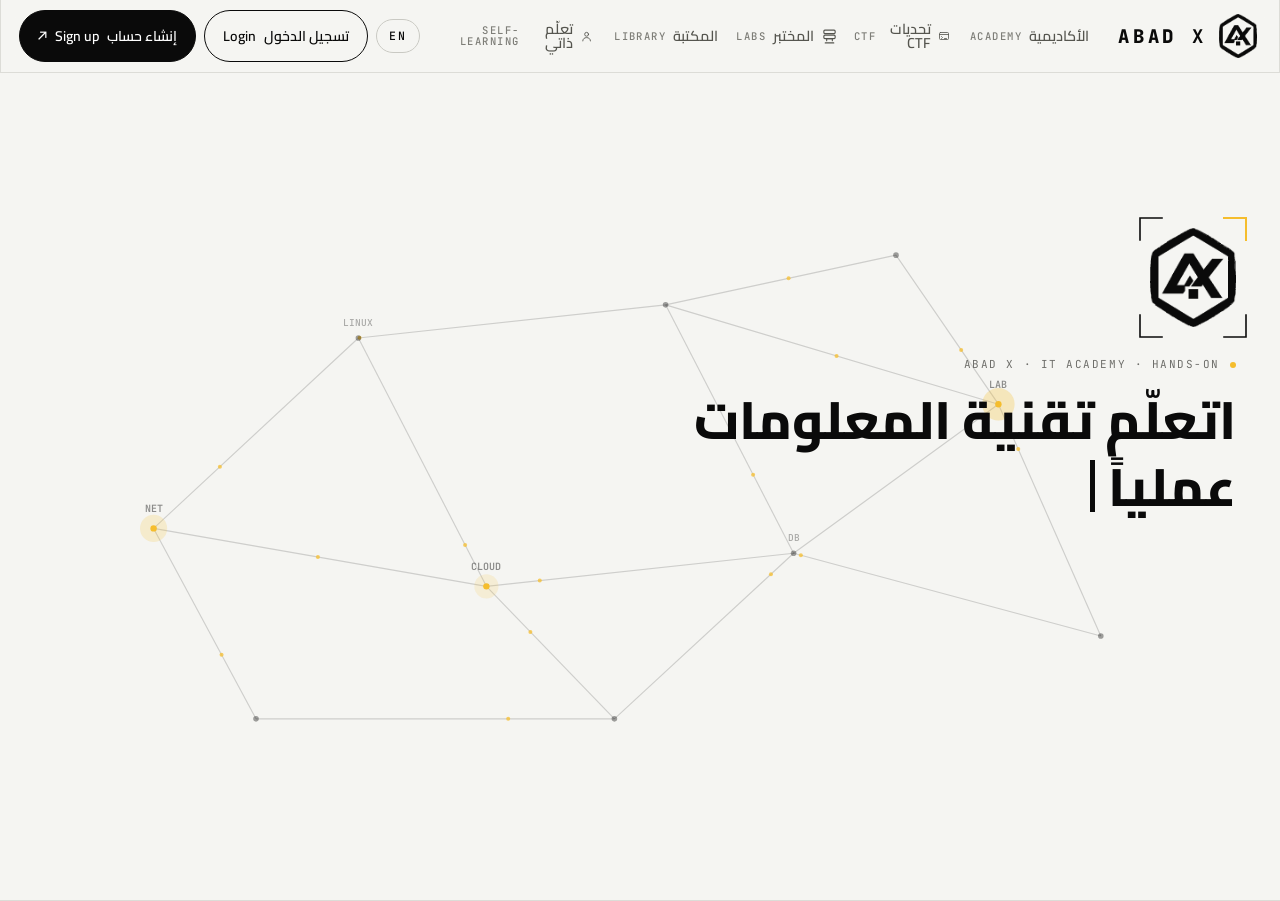
==== commit 8b492312: "Bump ?v=697de5d for topnav.css (bigger logo) + home hero cache-bust" ====
--- a/index.html
+++ b/index.html
@@ -11,7 +11,7 @@
 <link rel="preconnect" href="https://fonts.gstatic.com" crossorigin>
 <link href="https://fonts.googleapis.com/css2?family=Cairo:wght@400;500;600;700;800;900&family=JetBrains+Mono:wght@400;500;700&display=swap" rel="stylesheet">
 <link rel="stylesheet" href="assets/i18n.css">
-<link rel="stylesheet" href="assets/topnav.css?v=REV">
+<link rel="stylesheet" href="assets/topnav.css?v=697de5d">
 <style>
 @font-face{font-family:"CairoLocal";src:url("assets/Cairo.ttf") format("truetype");font-weight:200 1000;font-display:swap}
 :root{
@@ -468,6 +468,6 @@
   });
 })();
 </script>
-<script src="assets/topnav.js?v=REV"></script><script src="assets/i18n.js"></script>
+<script src="assets/topnav.js?v=697de5d"></script><script src="assets/i18n.js"></script>
 </body>
 </html>
